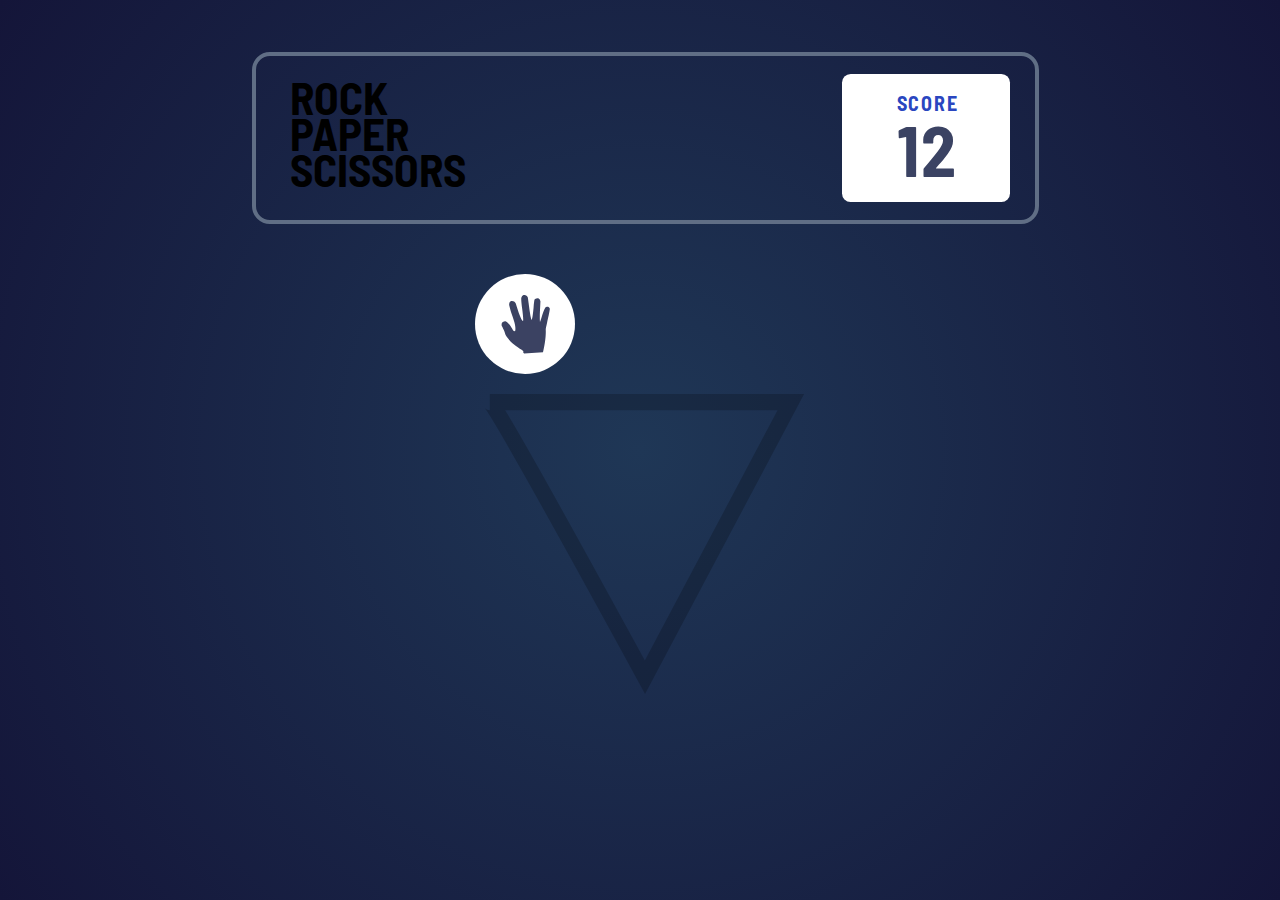
==== index.html @ 2b6ecbdf "score-board-completed" ====
<!DOCTYPE html>
<html lang="en">

<head>
    <meta charset="UTF-8">

    <!-- displays site properly based on user's device -->
    <meta name="viewport" content="width=device-width, initial-scale=1.0">

    <title>Frontend Mentor | Rock, Paper, Scissors, Lizard and Spock</title>

    <!-- Stylesheets -->
    <link rel="icon" type="image/png" sizes="32x32" href="./images/favicon-32x32.png">
    <link rel="stylesheet" href="css/main.css">

    <!-- Google Fonts -->
    <link rel="preconnect" href="https://fonts.gstatic.com">
    <link href="https://fonts.googleapis.com/css2?family=Barlow+Semi+Condensed:wght@600;700&display=swap"
        rel="stylesheet">

    <!-- Font-awesome -->
    <!-- <link href="https://kit-pro.fontawesome.com/releases/v5.12.1/css/pro.min.css" rel="stylesheet"> -->

</head>

<body>

    <div class="container">

        <!-- Scoreboard Section -->
        <div class="scoreboard">
            <ul class="scoreboard__list">
                <li class="scoreboard__list__items">Rock</li>
                <li class="scoreboard__list__items">Paper</li>
                <li class="scoreboard__list__items">Scissors</li>
            </ul>

            <div class="scoreboard__score-display">
                <h2 class="scoreboard__score-display__text">
                    Score
                    <span class="scoreboard__score-display__score" id="score">12</span>
                </h2>
            </div>
        </div>
        <!-- End of Scoreboard Section -->

        <!-- Main-Game Section -->
        <main class="main-game">
            <div class="main-game__container">
                <img src="./images/bg-triangle.svg" alt="Triangle" class="main-game__triangle">

                <div class="main-game__circle" id="paper">
                    <img src="./images/icon-paper.svg" alt="paper" class="paper-img">
                </div>
                <!-- <div class="main-game__circle" id="rock">
                <img src="./images/icon-rock.svg" alt="rock" class="rock-img">
            </div>
            <div class="main-game__circle" id="scissors">
                <img src="./images/icon-scissors.svg" alt="scissors" class="scissors-img">
            </div> -->
            </div>
        </main>
        <!-- End of Main-Game Section -->



    </div>
</body>

</html>
---- css/main.css ----
/* COLOR VARIABLES */
/*### Primary ####*/
/*### Neutral ###*/
/*### Background ###*/
/* FONT VARIABLES */
*,
*::after,
*::before {
  margin: 0;
  padding: 0;
  -webkit-box-sizing: inherit;
          box-sizing: inherit;
}

html {
  font-size: 62.5%;
}

body {
  -webkit-box-sizing: border-box;
          box-sizing: border-box;
  background-image: radial-gradient(circle, #1f3756, #141539);
  background-attachment: fixed;
  font-family: 'Barlow Semi Condensed', sans-serif;
}

body .container {
  margin: 0 auto;
  width: 100%;
  height: 100%;
  display: -webkit-box;
  display: -ms-flexbox;
  display: flex;
  -webkit-box-orient: vertical;
  -webkit-box-direction: normal;
      -ms-flex-direction: column;
          flex-direction: column;
  -webkit-box-align: center;
      -ms-flex-align: center;
          align-items: center;
}

.scoreboard {
  text-transform: uppercase;
  margin: 5.2rem 0 0 1rem;
  border-radius: 1.8rem;
  border: 0.4rem solid #606e85;
  width: 78.7rem;
  height: 17.2rem;
  padding: 0 2.5rem 0 3.4rem;
  display: -webkit-box;
  display: -ms-flexbox;
  display: flex;
  -webkit-box-orient: horizontal;
  -webkit-box-direction: normal;
      -ms-flex-direction: row;
          flex-direction: row;
  -webkit-box-pack: justify;
      -ms-flex-pack: justify;
          justify-content: space-between;
  -webkit-box-align: center;
      -ms-flex-align: center;
          align-items: center;
}

.scoreboard__list {
  margin-top: -1rem;
  display: -webkit-box;
  display: -ms-flexbox;
  display: flex;
  -webkit-box-orient: vertical;
  -webkit-box-direction: normal;
      -ms-flex-direction: column;
          flex-direction: column;
  list-style: none;
}

.scoreboard__list__items {
  font-weight: 700;
  font-size: 4.5rem;
  line-height: 3.6rem;
}

.scoreboard__score-display {
  background-color: #fff;
  width: 16.8rem;
  height: 12.8rem;
  border-radius: .86rem;
  display: -webkit-box;
  display: -ms-flexbox;
  display: flex;
  -webkit-box-pack: center;
      -ms-flex-pack: center;
          justify-content: center;
  padding: 1.7rem 0 0 .4rem;
}

.scoreboard__score-display__text {
  letter-spacing: .17rem;
  font-size: 2rem;
  text-align: center;
  color: #2a46c0;
}

.scoreboard__score-display__text span {
  display: block;
  font-size: 7rem;
  color: #3b4363;
  margin-top: -.8rem;
}

.main-game {
  padding: 5rem 0 0 0;
}

.main-game__container {
  position: relative;
}

.main-game__triangle {
  width: 32rem;
  height: 30rem;
  margin: 12rem 0 0 1rem;
}

.main-game__circle {
  position: absolute;
  top: 0%;
  left: 0%;
  width: 10rem;
  height: 10rem;
  border-radius: 50%;
  background: #fff;
  display: -webkit-box;
  display: -ms-flexbox;
  display: flex;
  -webkit-box-pack: center;
      -ms-flex-pack: center;
          justify-content: center;
  -webkit-box-align: center;
      -ms-flex-align: center;
          align-items: center;
}
/*# sourceMappingURL=main.css.map */
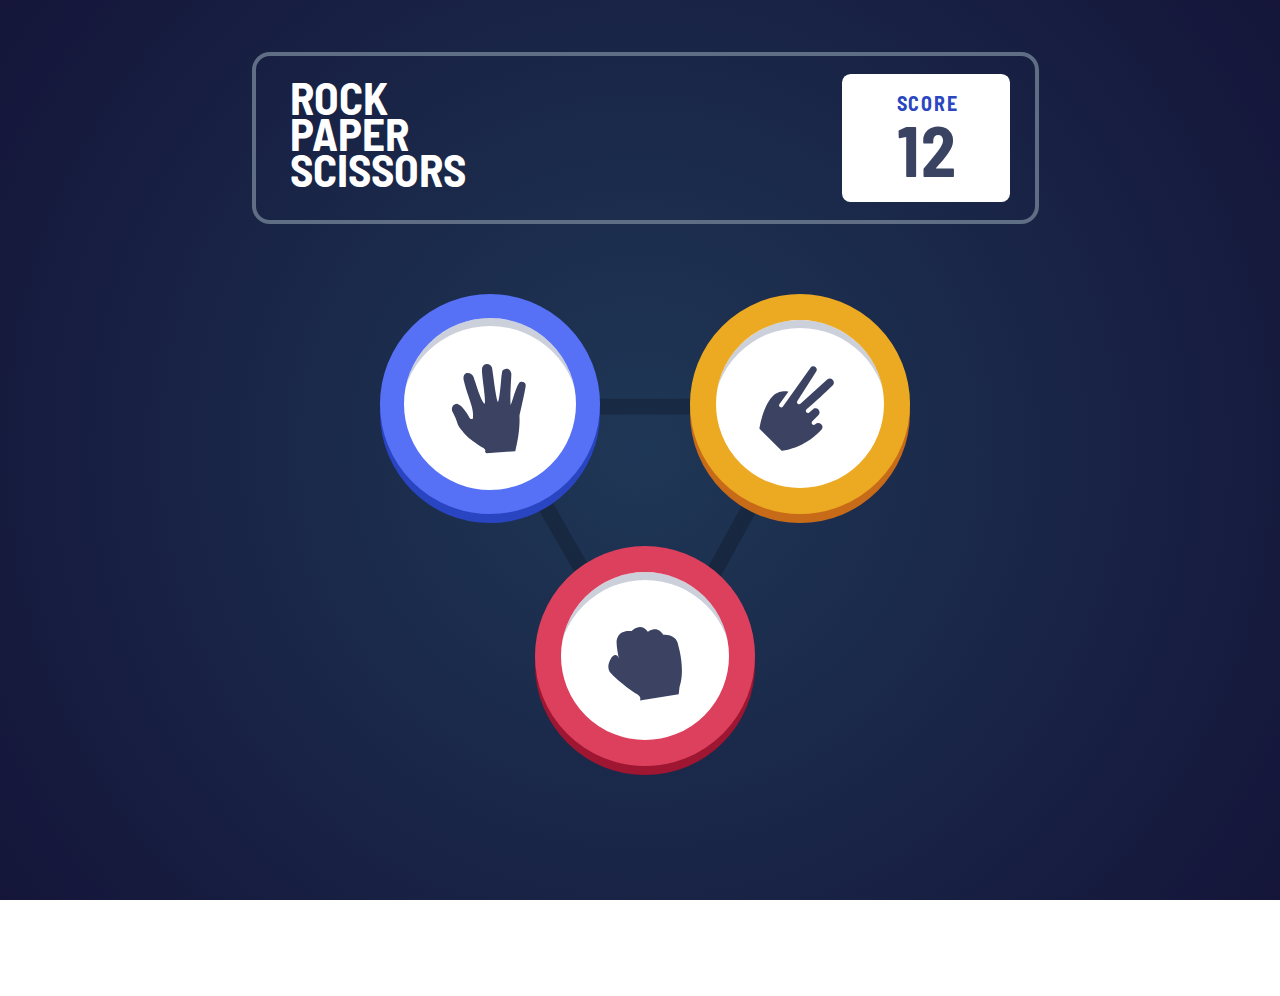
==== commit a58ed938: "completed-main-game-markup and style" ====
--- a/index.html
+++ b/index.html
@@ -47,17 +47,20 @@
         <!-- Main-Game Section -->
         <main class="main-game">
             <div class="main-game__container">
-                <img src="./images/bg-triangle.svg" alt="Triangle" class="main-game__triangle">
+                <img src="./images/bg-triangle.svg" alt="triangle" class="main-game__triangle">
 
-                <div class="main-game__circle" id="paper">
-                    <img src="./images/icon-paper.svg" alt="paper" class="paper-img">
+                <div class="main-game__circle-paper" id="paper">
+                    <img src="./images/icon-paper.svg" alt="paper" class="main-game__circle-paper__paper-img">
                 </div>
-                <!-- <div class="main-game__circle" id="rock">
-                <img src="./images/icon-rock.svg" alt="rock" class="rock-img">
-            </div>
-            <div class="main-game__circle" id="scissors">
-                <img src="./images/icon-scissors.svg" alt="scissors" class="scissors-img">
-            </div> -->
+
+                <div class="main-game__circle-scissors" id="scissors">
+                    <img src="./images/icon-scissors.svg" alt="scissors"
+                        class="main-game__circle-scissors__scissors-img">
+                </div>
+
+                <div class="main-game__circle-rock" id="rock">
+                    <img src="./images/icon-rock.svg" alt="rock" class="main-game__circle-rock__rock-img">
+                </div>
             </div>
         </main>
         <!-- End of Main-Game Section -->
--- a/css/main.css
+++ b/css/main.css
@@ -3,6 +3,96 @@
 /*### Neutral ###*/
 /*### Background ###*/
 /* FONT VARIABLES */
+/* Intial animation for the Circle */
+@-webkit-keyframes init-circle-paper {
+  0% {
+    -webkit-transform: translate(16rem, 115px) scale(0.1) rotate(360deg);
+            transform: translate(16rem, 115px) scale(0.1) rotate(360deg);
+  }
+  100% {
+    -webkit-transform: translate() scale(1);
+            transform: translate() scale(1);
+  }
+}
+@keyframes init-circle-paper {
+  0% {
+    -webkit-transform: translate(16rem, 115px) scale(0.1) rotate(360deg);
+            transform: translate(16rem, 115px) scale(0.1) rotate(360deg);
+  }
+  100% {
+    -webkit-transform: translate() scale(1);
+            transform: translate() scale(1);
+  }
+}
+
+@-webkit-keyframes init-circle-scissors {
+  0% {
+    -webkit-transform: translate(-16rem, 115px) scale(0.1) rotate(360deg);
+            transform: translate(-16rem, 115px) scale(0.1) rotate(360deg);
+  }
+  100% {
+    -webkit-transform: translate() scale(1);
+            transform: translate() scale(1);
+  }
+}
+
+@keyframes init-circle-scissors {
+  0% {
+    -webkit-transform: translate(-16rem, 115px) scale(0.1) rotate(360deg);
+            transform: translate(-16rem, 115px) scale(0.1) rotate(360deg);
+  }
+  100% {
+    -webkit-transform: translate() scale(1);
+            transform: translate() scale(1);
+  }
+}
+
+@-webkit-keyframes init-circle-rock {
+  0% {
+    -webkit-transform: translateY(-145px) scale(0.1) rotate(360deg);
+            transform: translateY(-145px) scale(0.1) rotate(360deg);
+  }
+  100% {
+    -webkit-transform: translate() scale(1);
+            transform: translate() scale(1);
+  }
+}
+
+@keyframes init-circle-rock {
+  0% {
+    -webkit-transform: translateY(-145px) scale(0.1) rotate(360deg);
+            transform: translateY(-145px) scale(0.1) rotate(360deg);
+  }
+  100% {
+    -webkit-transform: translate() scale(1);
+            transform: translate() scale(1);
+  }
+}
+
+/* End of Intial animation for the Circle */
+/* Image animation for the Circle */
+@-webkit-keyframes img-animation {
+  0% {
+    -webkit-transform: rotate(20deg);
+            transform: rotate(20deg);
+  }
+  100% {
+    -webkit-transform: rotate(-20deg);
+            transform: rotate(-20deg);
+  }
+}
+@keyframes img-animation {
+  0% {
+    -webkit-transform: rotate(20deg);
+            transform: rotate(20deg);
+  }
+  100% {
+    -webkit-transform: rotate(-20deg);
+            transform: rotate(-20deg);
+  }
+}
+
+/* End of Image animation for the Circle */
 *,
 *::after,
 *::before {
@@ -77,6 +167,7 @@
 }
 
 .scoreboard__list__items {
+  color: #fff;
   font-weight: 700;
   font-size: 4.5rem;
   line-height: 3.6rem;
@@ -111,7 +202,7 @@
 }
 
 .main-game {
-  padding: 5rem 0 0 0;
+  padding: 5rem 0 30rem 0;
 }
 
 .main-game__container {
@@ -124,12 +215,10 @@
   margin: 12rem 0 0 1rem;
 }
 
-.main-game__circle {
+.main-game__circle-paper {
   position: absolute;
-  top: 0%;
-  left: 0%;
-  width: 10rem;
-  height: 10rem;
+  width: 22rem;
+  height: 22rem;
   border-radius: 50%;
   background: #fff;
   display: -webkit-box;
@@ -141,5 +230,116 @@
   -webkit-box-align: center;
       -ms-flex-align: center;
           align-items: center;
+  cursor: pointer;
+  top: 2rem;
+  left: -9.5rem;
+  border: 2.4rem solid #5671f5;
+  -webkit-box-shadow: 0px 11px 0px -3px #CCD0DB inset, 0 9px 0 0 #2945C1;
+          box-shadow: 0px 11px 0px -3px #CCD0DB inset, 0 9px 0 0 #2945C1;
+  -webkit-animation: init-circle-paper .6s;
+          animation: init-circle-paper .6s;
+}
+
+.main-game__circle-paper:active {
+  -webkit-transform: scale(0.9);
+          transform: scale(0.9);
+}
+
+.main-game__circle-paper__paper-img {
+  margin: 1rem .4rem 0 0;
+  width: 7.5rem;
+  -webkit-transition: all .5s;
+  transition: all .5s;
+}
+
+.main-game__circle-paper:hover .main-game__circle-paper__paper-img {
+  -webkit-animation: img-animation 1s alternate infinite;
+          animation: img-animation 1s alternate infinite;
+}
+
+.main-game__circle-scissors {
+  top: 2rem;
+  right: -10.5rem;
+  position: absolute;
+  width: 22rem;
+  height: 22rem;
+  border-radius: 50%;
+  background: #fff;
+  display: -webkit-box;
+  display: -ms-flexbox;
+  display: flex;
+  -webkit-box-pack: center;
+      -ms-flex-pack: center;
+          justify-content: center;
+  -webkit-box-align: center;
+      -ms-flex-align: center;
+          align-items: center;
+  cursor: pointer;
+  border: 2.6rem solid #eca922;
+  -webkit-box-shadow: 0px 11px 0px -3px #CCD0DB inset, 0 9px 0 0 #C76B19;
+          box-shadow: 0px 11px 0px -3px #CCD0DB inset, 0 9px 0 0 #C76B19;
+  -webkit-animation: init-circle-scissors .6s;
+          animation: init-circle-scissors .6s;
+}
+
+.main-game__circle-scissors:active {
+  -webkit-transform: scale(0.9);
+          transform: scale(0.9);
+}
+
+.main-game__circle-scissors__scissors-img {
+  margin: 1rem .7rem 0 0 !important;
+  margin: 1rem .4rem 0 0;
+  width: 7.5rem;
+  -webkit-transition: all .5s;
+  transition: all .5s;
+}
+
+.main-game__circle-scissors:hover .main-game__circle-scissors__scissors-img {
+  -webkit-animation: img-animation 1s alternate infinite;
+          animation: img-animation 1s alternate infinite;
+}
+
+.main-game__circle-rock {
+  bottom: -7rem;
+  right: 5rem;
+  position: absolute;
+  width: 22rem;
+  height: 22rem;
+  border-radius: 50%;
+  background: #fff;
+  display: -webkit-box;
+  display: -ms-flexbox;
+  display: flex;
+  -webkit-box-pack: center;
+      -ms-flex-pack: center;
+          justify-content: center;
+  -webkit-box-align: center;
+      -ms-flex-align: center;
+          align-items: center;
+  cursor: pointer;
+  border: 2.6rem solid #dd405d;
+  -webkit-box-shadow: 0px 11px 0px -3px #CCD0DB inset, 0 9px 0 0 #9E1631;
+          box-shadow: 0px 11px 0px -3px #CCD0DB inset, 0 9px 0 0 #9E1631;
+  -webkit-animation: init-circle-rock .6s;
+          animation: init-circle-rock .6s;
+}
+
+.main-game__circle-rock:active {
+  -webkit-transform: scale(0.9);
+          transform: scale(0.9);
+}
+
+.main-game__circle-rock__rock-img {
+  margin: 1.6rem 0rem 0 0 !important;
+  margin: 1rem .4rem 0 0;
+  width: 7.5rem;
+  -webkit-transition: all .5s;
+  transition: all .5s;
+}
+
+.main-game__circle-rock:hover .main-game__circle-rock__rock-img {
+  -webkit-animation: img-animation 1s alternate infinite;
+          animation: img-animation 1s alternate infinite;
 }
 /*# sourceMappingURL=main.css.map */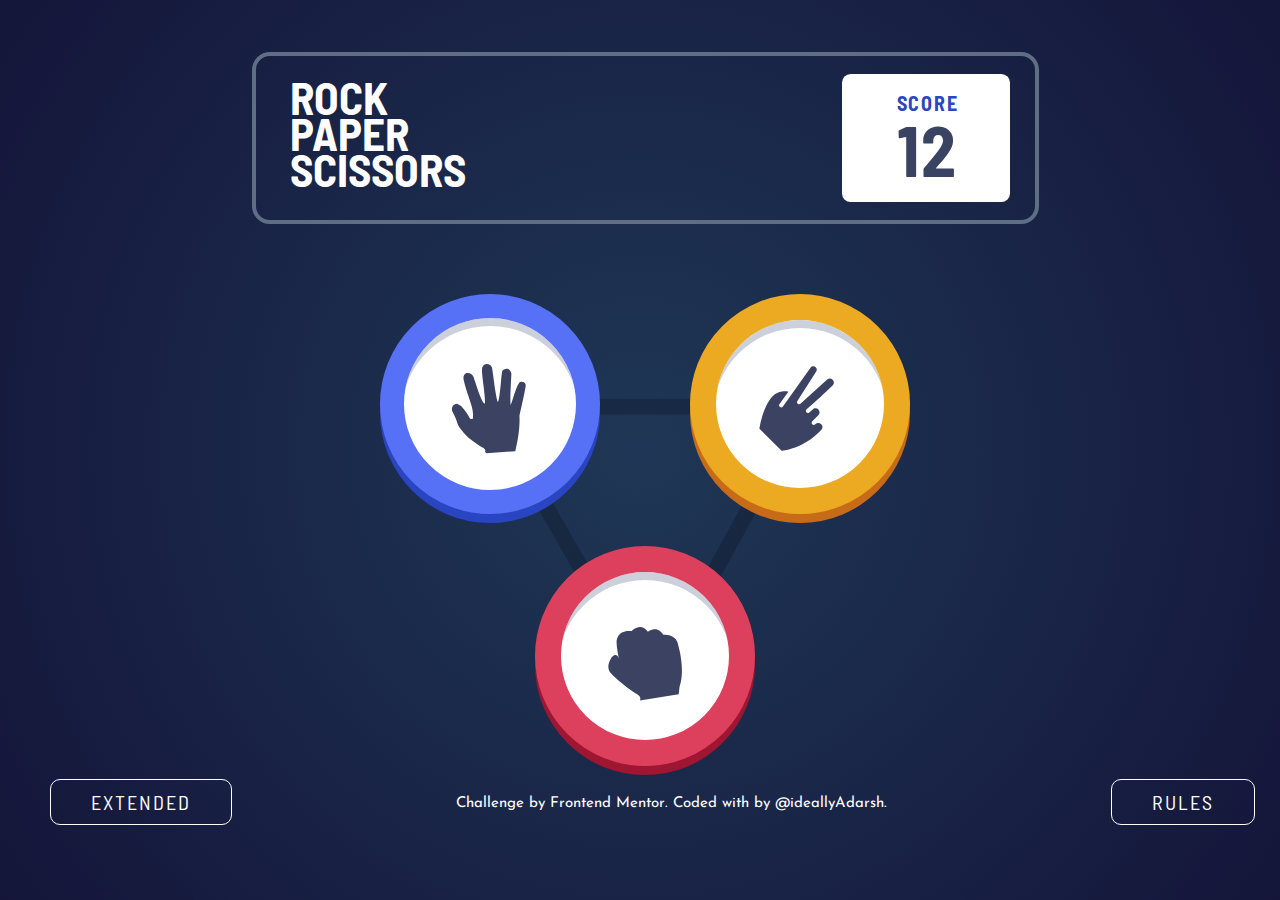
==== commit 7c173ca7: "completed-static-markup and styles" ====
--- a/index.html
+++ b/index.html
@@ -15,11 +15,12 @@
 
     <!-- Google Fonts -->
     <link rel="preconnect" href="https://fonts.gstatic.com">
-    <link href="https://fonts.googleapis.com/css2?family=Barlow+Semi+Condensed:wght@600;700&display=swap"
+    <link
+        href="https://fonts.googleapis.com/css2?family=Barlow+Semi+Condensed:wght@600;700&family=Josefin+Sans:wght@500;600;700&display=swap"
         rel="stylesheet">
 
     <!-- Font-awesome -->
-    <!-- <link href="https://kit-pro.fontawesome.com/releases/v5.12.1/css/pro.min.css" rel="stylesheet"> -->
+    <link href="https://kit-pro.fontawesome.com/releases/v5.12.1/css/pro.min.css" rel="stylesheet">
 
 </head>
 
@@ -65,6 +66,25 @@
         </main>
         <!-- End of Main-Game Section -->
 
+        <!-- Final Section -->
+
+        <section class="final">
+            <div class="btn-final bonus" id="bonus">
+                Extended
+            </div>
+
+            <div class="attribution">
+                Challenge by <a href="https://www.frontendmentor.io?ref=challenge" target="_blank">Frontend Mentor</a>.
+                Coded with <i class="fad fa-heart heart-footer"></i> by <a href="https://www.twitter.com/ideallyAdarsh"
+                    target="_blank">@ideallyAdarsh</a>.
+            </div>
+
+            <div class="btn-final rules" id="rules">
+                Rules
+            </div>
+        </section>
+
+        <!--End of Final Section -->
 
 
     </div>
--- a/css/main.css
+++ b/css/main.css
@@ -2,7 +2,7 @@
 /*### Primary ####*/
 /*### Neutral ###*/
 /*### Background ###*/
-/* FONT VARIABLES */
+/* Neon text color */
 /* Intial animation for the Circle */
 @-webkit-keyframes init-circle-paper {
   0% {
@@ -93,6 +93,29 @@
 }
 
 /* End of Image animation for the Circle */
+/* pulse-animation */
+@-webkit-keyframes super-pulse {
+  25% {
+    -webkit-transform: scale(1.2);
+            transform: scale(1.2);
+  }
+  75% {
+    -webkit-transform: scale(0.8);
+            transform: scale(0.8);
+  }
+}
+@keyframes super-pulse {
+  25% {
+    -webkit-transform: scale(1.2);
+            transform: scale(1.2);
+  }
+  75% {
+    -webkit-transform: scale(0.8);
+            transform: scale(0.8);
+  }
+}
+
+/* end of pulse-animation */
 *,
 *::after,
 *::before {
@@ -129,6 +152,267 @@
   -webkit-box-align: center;
       -ms-flex-align: center;
           align-items: center;
+  text-decoration: none;
+}
+
+.final {
+  width: 100%;
+  padding: 3.3rem 2.5rem 3.5rem 5rem;
+  display: -webkit-box;
+  display: -ms-flexbox;
+  display: flex;
+  -webkit-box-pack: justify;
+      -ms-flex-pack: justify;
+          justify-content: space-between;
+  -webkit-box-align: center;
+      -ms-flex-align: center;
+          align-items: center;
+  color: #fff;
+}
+
+.btn-final {
+  cursor: pointer;
+  text-transform: uppercase;
+  font-size: 2rem;
+  padding: 1rem 4rem;
+  letter-spacing: .2rem;
+  border-radius: 1rem;
+  border: 0.3px solid #fff;
+  position: relative;
+  -webkit-transition: all .3s;
+  transition: all .3s;
+}
+
+.btn-final:hover {
+  color: #1f3756;
+}
+
+.btn-final:active {
+  -webkit-transform: scale(0.9);
+          transform: scale(0.9);
+}
+
+.btn-final::after {
+  position: absolute;
+  content: '';
+  width: 100%;
+  height: 100%;
+  border-radius: 1rem;
+  top: 0;
+  left: 0;
+  -webkit-transform: scale(0);
+          transform: scale(0);
+  -webkit-transform-origin: top;
+          transform-origin: top;
+  background: #fff;
+  z-index: 1;
+  -webkit-transition: all ease-in .3s;
+  transition: all ease-in .3s;
+}
+
+.btn-final:hover::after {
+  -webkit-transform-origin: bottom;
+          transform-origin: bottom;
+  -webkit-transform: scale(1);
+          transform: scale(1);
+  z-index: -1;
+}
+
+.attribution {
+  font-family: 'Josefin Sans',+ sans-serif;
+  font-size: 1.5rem;
+}
+
+.attribution a {
+  color: #fff;
+  text-decoration: none;
+  position: relative;
+  z-index: 1;
+}
+
+.attribution a::after {
+  padding: 1rem;
+  position: absolute;
+  content: '';
+  bottom: 0;
+  left: 0;
+  background: #fff;
+  height: 100%;
+  width: 100%;
+  -webkit-transform: scaleX(0);
+          transform: scaleX(0);
+  -webkit-transform-origin: center;
+          transform-origin: center;
+  -webkit-transition: all .3s ease-in;
+  transition: all .3s ease-in;
+  z-index: -1;
+}
+
+.attribution a:hover {
+  color: #1f3756;
+}
+
+.attribution a:hover::after {
+  -webkit-transform: scaleX(1);
+          transform: scaleX(1);
+  -webkit-transform-origin: center;
+          transform-origin: center;
+}
+
+.heart-footer {
+  font-size: 2rem;
+  color: #dd405d;
+  -webkit-animation: super-pulse infinite .8s;
+          animation: super-pulse infinite .8s;
+}
+
+.main-game {
+  padding: 5rem 0;
+}
+
+.main-game__container {
+  position: relative;
+}
+
+.main-game__triangle {
+  width: 32rem;
+  height: 30rem;
+  margin: 12rem 0 0 1rem;
+}
+
+.main-game__circle-paper {
+  position: absolute;
+  width: 22rem;
+  height: 22rem;
+  border-radius: 50%;
+  background: #fff;
+  display: -webkit-box;
+  display: -ms-flexbox;
+  display: flex;
+  -webkit-box-pack: center;
+      -ms-flex-pack: center;
+          justify-content: center;
+  -webkit-box-align: center;
+      -ms-flex-align: center;
+          align-items: center;
+  cursor: pointer;
+  -webkit-transition: all .2s;
+  transition: all .2s;
+  top: 2rem;
+  left: -9.5rem;
+  border: 2.4rem solid #5671f5;
+  -webkit-box-shadow: 0px 11px 0px -3px #CCD0DB inset, 0 9px 0 0 #2945C1;
+          box-shadow: 0px 11px 0px -3px #CCD0DB inset, 0 9px 0 0 #2945C1;
+  -webkit-animation: init-circle-paper .6s;
+          animation: init-circle-paper .6s;
+}
+
+.main-game__circle-paper:active {
+  -webkit-transform: scale(0.9);
+          transform: scale(0.9);
+}
+
+.main-game__circle-paper__paper-img {
+  margin: 1rem .4rem 0 0;
+  width: 7.5rem;
+  -webkit-transition: all .5s;
+  transition: all .5s;
+}
+
+.main-game__circle-paper:hover .main-game__circle-paper__paper-img {
+  -webkit-animation: img-animation 1s alternate infinite;
+          animation: img-animation 1s alternate infinite;
+}
+
+.main-game__circle-scissors {
+  top: 2rem;
+  right: -10.5rem;
+  position: absolute;
+  width: 22rem;
+  height: 22rem;
+  border-radius: 50%;
+  background: #fff;
+  display: -webkit-box;
+  display: -ms-flexbox;
+  display: flex;
+  -webkit-box-pack: center;
+      -ms-flex-pack: center;
+          justify-content: center;
+  -webkit-box-align: center;
+      -ms-flex-align: center;
+          align-items: center;
+  cursor: pointer;
+  -webkit-transition: all .2s;
+  transition: all .2s;
+  border: 2.6rem solid #eca922;
+  -webkit-box-shadow: 0px 11px 0px -3px #CCD0DB inset, 0 9px 0 0 #C76B19;
+          box-shadow: 0px 11px 0px -3px #CCD0DB inset, 0 9px 0 0 #C76B19;
+  -webkit-animation: init-circle-scissors .6s;
+          animation: init-circle-scissors .6s;
+}
+
+.main-game__circle-scissors:active {
+  -webkit-transform: scale(0.9);
+          transform: scale(0.9);
+}
+
+.main-game__circle-scissors__scissors-img {
+  margin: 1rem .7rem 0 0 !important;
+  margin: 1rem .4rem 0 0;
+  width: 7.5rem;
+  -webkit-transition: all .5s;
+  transition: all .5s;
+}
+
+.main-game__circle-scissors:hover .main-game__circle-scissors__scissors-img {
+  -webkit-animation: img-animation 1s alternate infinite;
+          animation: img-animation 1s alternate infinite;
+}
+
+.main-game__circle-rock {
+  bottom: -7rem;
+  right: 5rem;
+  position: absolute;
+  width: 22rem;
+  height: 22rem;
+  border-radius: 50%;
+  background: #fff;
+  display: -webkit-box;
+  display: -ms-flexbox;
+  display: flex;
+  -webkit-box-pack: center;
+      -ms-flex-pack: center;
+          justify-content: center;
+  -webkit-box-align: center;
+      -ms-flex-align: center;
+          align-items: center;
+  cursor: pointer;
+  -webkit-transition: all .2s;
+  transition: all .2s;
+  border: 2.6rem solid #dd405d;
+  -webkit-box-shadow: 0px 11px 0px -3px #CCD0DB inset, 0 9px 0 0 #9E1631;
+          box-shadow: 0px 11px 0px -3px #CCD0DB inset, 0 9px 0 0 #9E1631;
+  -webkit-animation: init-circle-rock .6s;
+          animation: init-circle-rock .6s;
+}
+
+.main-game__circle-rock:active {
+  -webkit-transform: scale(0.9);
+          transform: scale(0.9);
+}
+
+.main-game__circle-rock__rock-img {
+  margin: 1.6rem 0rem 0 0 !important;
+  margin: 1rem .4rem 0 0;
+  width: 7.5rem;
+  -webkit-transition: all .5s;
+  transition: all .5s;
+}
+
+.main-game__circle-rock:hover .main-game__circle-rock__rock-img {
+  -webkit-animation: img-animation 1s alternate infinite;
+          animation: img-animation 1s alternate infinite;
 }
 
 .scoreboard {
@@ -171,6 +455,8 @@
   font-weight: 700;
   font-size: 4.5rem;
   line-height: 3.6rem;
+  -webkit-animation: neon-text .08s ease-in-out infinite alternate;
+          animation: neon-text .08s ease-in-out infinite alternate;
 }
 
 .scoreboard__score-display {
@@ -185,6 +471,8 @@
       -ms-flex-pack: center;
           justify-content: center;
   padding: 1.7rem 0 0 .4rem;
+  -webkit-animation: neon-box .08s ease-in-out infinite alternate;
+          animation: neon-box .08s ease-in-out infinite alternate;
 }
 
 .scoreboard__score-display__text {
@@ -200,146 +488,4 @@
   color: #3b4363;
   margin-top: -.8rem;
 }
-
-.main-game {
-  padding: 5rem 0 30rem 0;
-}
-
-.main-game__container {
-  position: relative;
-}
-
-.main-game__triangle {
-  width: 32rem;
-  height: 30rem;
-  margin: 12rem 0 0 1rem;
-}
-
-.main-game__circle-paper {
-  position: absolute;
-  width: 22rem;
-  height: 22rem;
-  border-radius: 50%;
-  background: #fff;
-  display: -webkit-box;
-  display: -ms-flexbox;
-  display: flex;
-  -webkit-box-pack: center;
-      -ms-flex-pack: center;
-          justify-content: center;
-  -webkit-box-align: center;
-      -ms-flex-align: center;
-          align-items: center;
-  cursor: pointer;
-  top: 2rem;
-  left: -9.5rem;
-  border: 2.4rem solid #5671f5;
-  -webkit-box-shadow: 0px 11px 0px -3px #CCD0DB inset, 0 9px 0 0 #2945C1;
-          box-shadow: 0px 11px 0px -3px #CCD0DB inset, 0 9px 0 0 #2945C1;
-  -webkit-animation: init-circle-paper .6s;
-          animation: init-circle-paper .6s;
-}
-
-.main-game__circle-paper:active {
-  -webkit-transform: scale(0.9);
-          transform: scale(0.9);
-}
-
-.main-game__circle-paper__paper-img {
-  margin: 1rem .4rem 0 0;
-  width: 7.5rem;
-  -webkit-transition: all .5s;
-  transition: all .5s;
-}
-
-.main-game__circle-paper:hover .main-game__circle-paper__paper-img {
-  -webkit-animation: img-animation 1s alternate infinite;
-          animation: img-animation 1s alternate infinite;
-}
-
-.main-game__circle-scissors {
-  top: 2rem;
-  right: -10.5rem;
-  position: absolute;
-  width: 22rem;
-  height: 22rem;
-  border-radius: 50%;
-  background: #fff;
-  display: -webkit-box;
-  display: -ms-flexbox;
-  display: flex;
-  -webkit-box-pack: center;
-      -ms-flex-pack: center;
-          justify-content: center;
-  -webkit-box-align: center;
-      -ms-flex-align: center;
-          align-items: center;
-  cursor: pointer;
-  border: 2.6rem solid #eca922;
-  -webkit-box-shadow: 0px 11px 0px -3px #CCD0DB inset, 0 9px 0 0 #C76B19;
-          box-shadow: 0px 11px 0px -3px #CCD0DB inset, 0 9px 0 0 #C76B19;
-  -webkit-animation: init-circle-scissors .6s;
-          animation: init-circle-scissors .6s;
-}
-
-.main-game__circle-scissors:active {
-  -webkit-transform: scale(0.9);
-          transform: scale(0.9);
-}
-
-.main-game__circle-scissors__scissors-img {
-  margin: 1rem .7rem 0 0 !important;
-  margin: 1rem .4rem 0 0;
-  width: 7.5rem;
-  -webkit-transition: all .5s;
-  transition: all .5s;
-}
-
-.main-game__circle-scissors:hover .main-game__circle-scissors__scissors-img {
-  -webkit-animation: img-animation 1s alternate infinite;
-          animation: img-animation 1s alternate infinite;
-}
-
-.main-game__circle-rock {
-  bottom: -7rem;
-  right: 5rem;
-  position: absolute;
-  width: 22rem;
-  height: 22rem;
-  border-radius: 50%;
-  background: #fff;
-  display: -webkit-box;
-  display: -ms-flexbox;
-  display: flex;
-  -webkit-box-pack: center;
-      -ms-flex-pack: center;
-          justify-content: center;
-  -webkit-box-align: center;
-      -ms-flex-align: center;
-          align-items: center;
-  cursor: pointer;
-  border: 2.6rem solid #dd405d;
-  -webkit-box-shadow: 0px 11px 0px -3px #CCD0DB inset, 0 9px 0 0 #9E1631;
-          box-shadow: 0px 11px 0px -3px #CCD0DB inset, 0 9px 0 0 #9E1631;
-  -webkit-animation: init-circle-rock .6s;
-          animation: init-circle-rock .6s;
-}
-
-.main-game__circle-rock:active {
-  -webkit-transform: scale(0.9);
-          transform: scale(0.9);
-}
-
-.main-game__circle-rock__rock-img {
-  margin: 1.6rem 0rem 0 0 !important;
-  margin: 1rem .4rem 0 0;
-  width: 7.5rem;
-  -webkit-transition: all .5s;
-  transition: all .5s;
-}
-
-.main-game__circle-rock:hover .main-game__circle-rock__rock-img {
-  -webkit-animation: img-animation 1s alternate infinite;
-          animation: img-animation 1s alternate infinite;
-}
 /*# sourceMappingURL=main.css.map */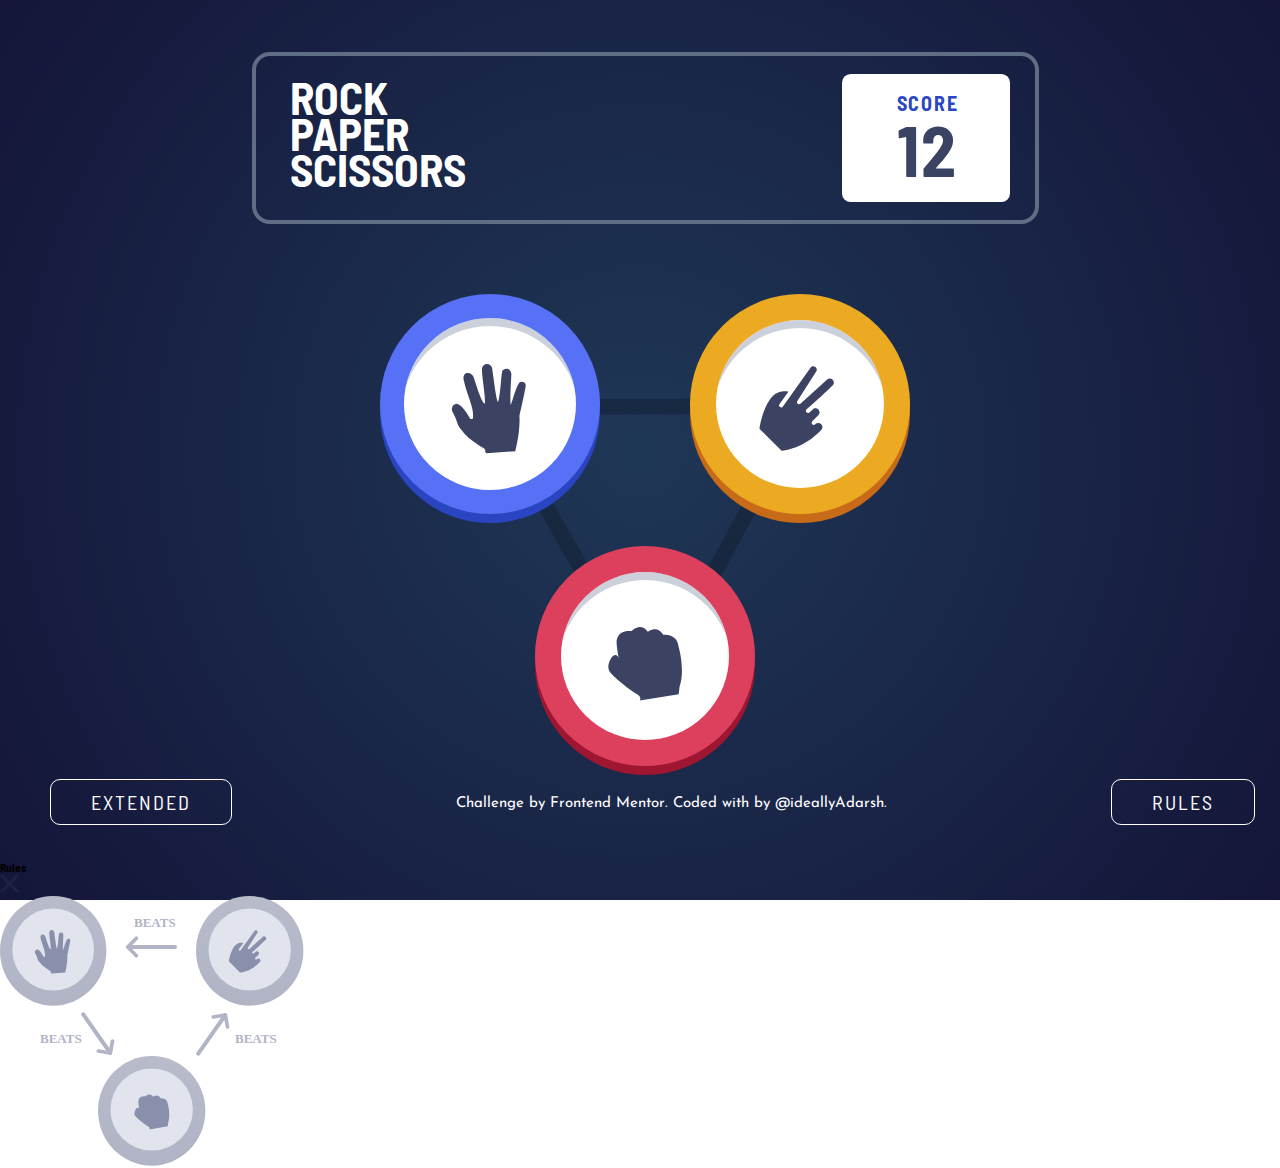
==== commit c6f3eff0: "completed-modal-markup" ====
--- a/index.html
+++ b/index.html
@@ -67,7 +67,6 @@
         <!-- End of Main-Game Section -->
 
         <!-- Final Section -->
-
         <section class="final">
             <div class="btn-final bonus" id="bonus">
                 Extended
@@ -83,11 +82,25 @@
                 Rules
             </div>
         </section>
+        <!--End of Final Section -->
+    </div>
 
-        <!--End of Final Section -->
+    <!-- Modal -->
+    <div class="modal-overlay">
+        <div class="modal-container">
+            <div class="modal-top">
+                <h3>Rules</h3>
+                <img src="./images/icon-close.svg" alt="close modal" class="close-btn">
+            </div>
+            <img src="./images/image-rules.svg" alt="Rules" class="img-rules">
+        </div>
+    </div>
+    <!-- End of Modal -->
 
 
-    </div>
+    <!-- Scripts -->
+
+    <script src="scripts/index.js"></script>
 </body>
 
 </html>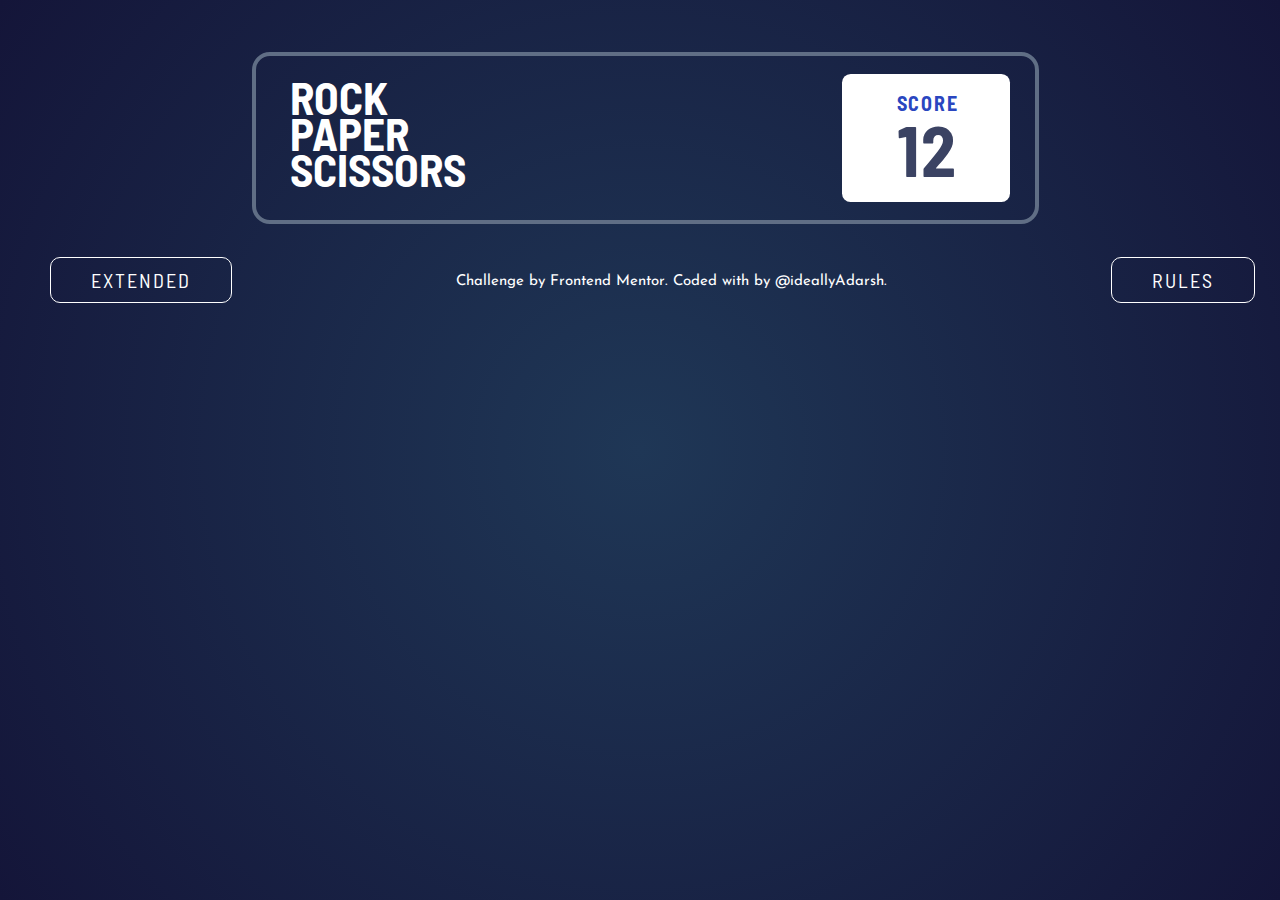
==== commit a2cef461: "completed main game part" ====
--- a/index.html
+++ b/index.html
@@ -41,30 +41,39 @@
                     Score
                     <span class="scoreboard__score-display__score" id="score">12</span>
                 </h2>
+                <h3 class="winner"></h3>
             </div>
         </div>
         <!-- End of Scoreboard Section -->
 
         <!-- Main-Game Section -->
         <main class="main-game">
-            <div class="main-game__container">
+            <div class="main-game__container" id="main">
                 <img src="./images/bg-triangle.svg" alt="triangle" class="main-game__triangle">
 
-                <div class="main-game__circle-paper" id="paper">
-                    <img src="./images/icon-paper.svg" alt="paper" class="main-game__circle-paper__paper-img">
+                <div class="main-game__circle-paper circle" id="paper">
+                    <!-- <img src="./images/icon-paper.svg" alt="paper" class="main-game__circle-paper__paper-img"> -->
                 </div>
 
-                <div class="main-game__circle-scissors" id="scissors">
-                    <img src="./images/icon-scissors.svg" alt="scissors"
-                        class="main-game__circle-scissors__scissors-img">
+                <div class="main-game__circle-scissors circle" id="scissors">
+                    <!-- <img src="./images/icon-scissors.svg" alt="scissors" -->
+                        <!-- class="main-game__circle-scissors__scissors-img"> -->
                 </div>
 
-                <div class="main-game__circle-rock" id="rock">
-                    <img src="./images/icon-rock.svg" alt="rock" class="main-game__circle-rock__rock-img">
+                <div class="main-game__circle-rock circle" id="rock">
+                    <!-- <img src="./images/icon-rock.svg" alt="rock" class="main-game__circle-rock__rock-img"> -->
                 </div>
             </div>
         </main>
         <!-- End of Main-Game Section -->
+
+        <!-- Result Section -->
+        <main class="result">
+            <div class="result__container" id="result">
+
+            </div>
+        </main>
+        <!-- End of Result Section -->
 
         <!-- Final Section -->
         <section class="final">
--- a/css/main.css
+++ b/css/main.css
@@ -70,29 +70,6 @@
 }
 
 /* End of Intial animation for the Circle */
-/* Image animation for the Circle */
-@-webkit-keyframes img-animation {
-  0% {
-    -webkit-transform: rotate(20deg);
-            transform: rotate(20deg);
-  }
-  100% {
-    -webkit-transform: rotate(-20deg);
-            transform: rotate(-20deg);
-  }
-}
-@keyframes img-animation {
-  0% {
-    -webkit-transform: rotate(20deg);
-            transform: rotate(20deg);
-  }
-  100% {
-    -webkit-transform: rotate(-20deg);
-            transform: rotate(-20deg);
-  }
-}
-
-/* End of Image animation for the Circle */
 /* pulse-animation */
 @-webkit-keyframes super-pulse {
   25% {
@@ -153,6 +130,11 @@
       -ms-flex-align: center;
           align-items: center;
   text-decoration: none;
+}
+
+body .container-blur {
+  -webkit-filter: blur(5px);
+          filter: blur(5px);
 }
 
 .final {
@@ -268,7 +250,10 @@
 }
 
 .main-game {
+  display: none;
   padding: 5rem 0;
+  -webkit-transition: all .5s .5s;
+  transition: all .5s .5s;
 }
 
 .main-game__container {
@@ -286,7 +271,6 @@
   width: 22rem;
   height: 22rem;
   border-radius: 50%;
-  background: #fff;
   display: -webkit-box;
   display: -ms-flexbox;
   display: flex;
@@ -304,25 +288,15 @@
   border: 2.4rem solid #5671f5;
   -webkit-box-shadow: 0px 11px 0px -3px #CCD0DB inset, 0 9px 0 0 #2945C1;
           box-shadow: 0px 11px 0px -3px #CCD0DB inset, 0 9px 0 0 #2945C1;
-  -webkit-animation: init-circle-paper .6s;
-          animation: init-circle-paper .6s;
+  background: #fff url("../images/icon-paper.svg") no-repeat center;
+  background-size: 7.5rem;
+  -webkit-animation: init-circle-paper .8s;
+          animation: init-circle-paper .8s;
 }
 
 .main-game__circle-paper:active {
   -webkit-transform: scale(0.9);
           transform: scale(0.9);
-}
-
-.main-game__circle-paper__paper-img {
-  margin: 1rem .4rem 0 0;
-  width: 7.5rem;
-  -webkit-transition: all .5s;
-  transition: all .5s;
-}
-
-.main-game__circle-paper:hover .main-game__circle-paper__paper-img {
-  -webkit-animation: img-animation 1s alternate infinite;
-          animation: img-animation 1s alternate infinite;
 }
 
 .main-game__circle-scissors {
@@ -332,7 +306,6 @@
   width: 22rem;
   height: 22rem;
   border-radius: 50%;
-  background: #fff;
   display: -webkit-box;
   display: -ms-flexbox;
   display: flex;
@@ -348,26 +321,15 @@
   border: 2.6rem solid #eca922;
   -webkit-box-shadow: 0px 11px 0px -3px #CCD0DB inset, 0 9px 0 0 #C76B19;
           box-shadow: 0px 11px 0px -3px #CCD0DB inset, 0 9px 0 0 #C76B19;
-  -webkit-animation: init-circle-scissors .6s;
-          animation: init-circle-scissors .6s;
+  background: #fff url("../images/icon-scissors.svg") no-repeat center;
+  background-size: 7.5rem;
+  -webkit-animation: init-circle-scissors .8s;
+          animation: init-circle-scissors .8s;
 }
 
 .main-game__circle-scissors:active {
   -webkit-transform: scale(0.9);
           transform: scale(0.9);
-}
-
-.main-game__circle-scissors__scissors-img {
-  margin: 1rem .7rem 0 0 !important;
-  margin: 1rem .4rem 0 0;
-  width: 7.5rem;
-  -webkit-transition: all .5s;
-  transition: all .5s;
-}
-
-.main-game__circle-scissors:hover .main-game__circle-scissors__scissors-img {
-  -webkit-animation: img-animation 1s alternate infinite;
-          animation: img-animation 1s alternate infinite;
 }
 
 .main-game__circle-rock {
@@ -377,7 +339,6 @@
   width: 22rem;
   height: 22rem;
   border-radius: 50%;
-  background: #fff;
   display: -webkit-box;
   display: -ms-flexbox;
   display: flex;
@@ -393,8 +354,10 @@
   border: 2.6rem solid #dd405d;
   -webkit-box-shadow: 0px 11px 0px -3px #CCD0DB inset, 0 9px 0 0 #9E1631;
           box-shadow: 0px 11px 0px -3px #CCD0DB inset, 0 9px 0 0 #9E1631;
-  -webkit-animation: init-circle-rock .6s;
-          animation: init-circle-rock .6s;
+  background: #fff url("../images/icon-rock.svg") no-repeat center;
+  background-size: 7.5rem;
+  -webkit-animation: init-circle-rock .8s;
+          animation: init-circle-rock .8s;
 }
 
 .main-game__circle-rock:active {
@@ -402,17 +365,18 @@
           transform: scale(0.9);
 }
 
-.main-game__circle-rock__rock-img {
-  margin: 1.6rem 0rem 0 0 !important;
-  margin: 1rem .4rem 0 0;
-  width: 7.5rem;
-  -webkit-transition: all .5s;
-  transition: all .5s;
-}
-
-.main-game__circle-rock:hover .main-game__circle-rock__rock-img {
-  -webkit-animation: img-animation 1s alternate infinite;
-          animation: img-animation 1s alternate infinite;
+.hidding-magic {
+  -webkit-transform: scale(0);
+          transform: scale(0);
+  -webkit-transform-origin: center;
+          transform-origin: center;
+}
+
+.showing-magic {
+  -webkit-transform: scale(1);
+          transform: scale(1);
+  -webkit-transform-origin: center;
+          transform-origin: center;
 }
 
 .scoreboard {
@@ -488,4 +452,70 @@
   color: #3b4363;
   margin-top: -.8rem;
 }
+
+.modal-overlay {
+  position: fixed;
+  top: 0;
+  left: 0;
+  width: 100%;
+  height: 100%;
+  display: -webkit-box;
+  display: -ms-flexbox;
+  display: flex;
+  -webkit-box-pack: center;
+      -ms-flex-pack: center;
+          justify-content: center;
+  -webkit-box-align: center;
+      -ms-flex-align: center;
+          align-items: center;
+  z-index: 10;
+  -webkit-transform: scale(0);
+          transform: scale(0);
+  -webkit-transform-origin: 95% 93%;
+          transform-origin: 95% 93%;
+  -webkit-transition: all .5s;
+  transition: all .5s;
+}
+
+/* OPEN/CLOSE MODAL */
+.open-modal {
+  -webkit-transform: scale(1);
+          transform: scale(1);
+}
+
+.modal-container {
+  color: #1f3756;
+  font-size: 3rem;
+  text-transform: uppercase;
+  background: #fff;
+  border-radius: 1rem;
+  width: 45rem;
+  height: 46rem;
+  text-align: center;
+}
+
+.modal-container .modal-top {
+  padding: 4rem;
+  width: 100%;
+  display: -webkit-box;
+  display: -ms-flexbox;
+  display: flex;
+  -webkit-box-pack: justify;
+      -ms-flex-pack: justify;
+          justify-content: space-between;
+  -webkit-box-align: center;
+      -ms-flex-align: center;
+          align-items: center;
+}
+
+.close-btn {
+  cursor: pointer;
+  -webkit-transition: all .3s;
+  transition: all .3s;
+}
+
+.close-btn:hover {
+  -webkit-transform: scale(1.3);
+          transform: scale(1.3);
+}
 /*# sourceMappingURL=main.css.map */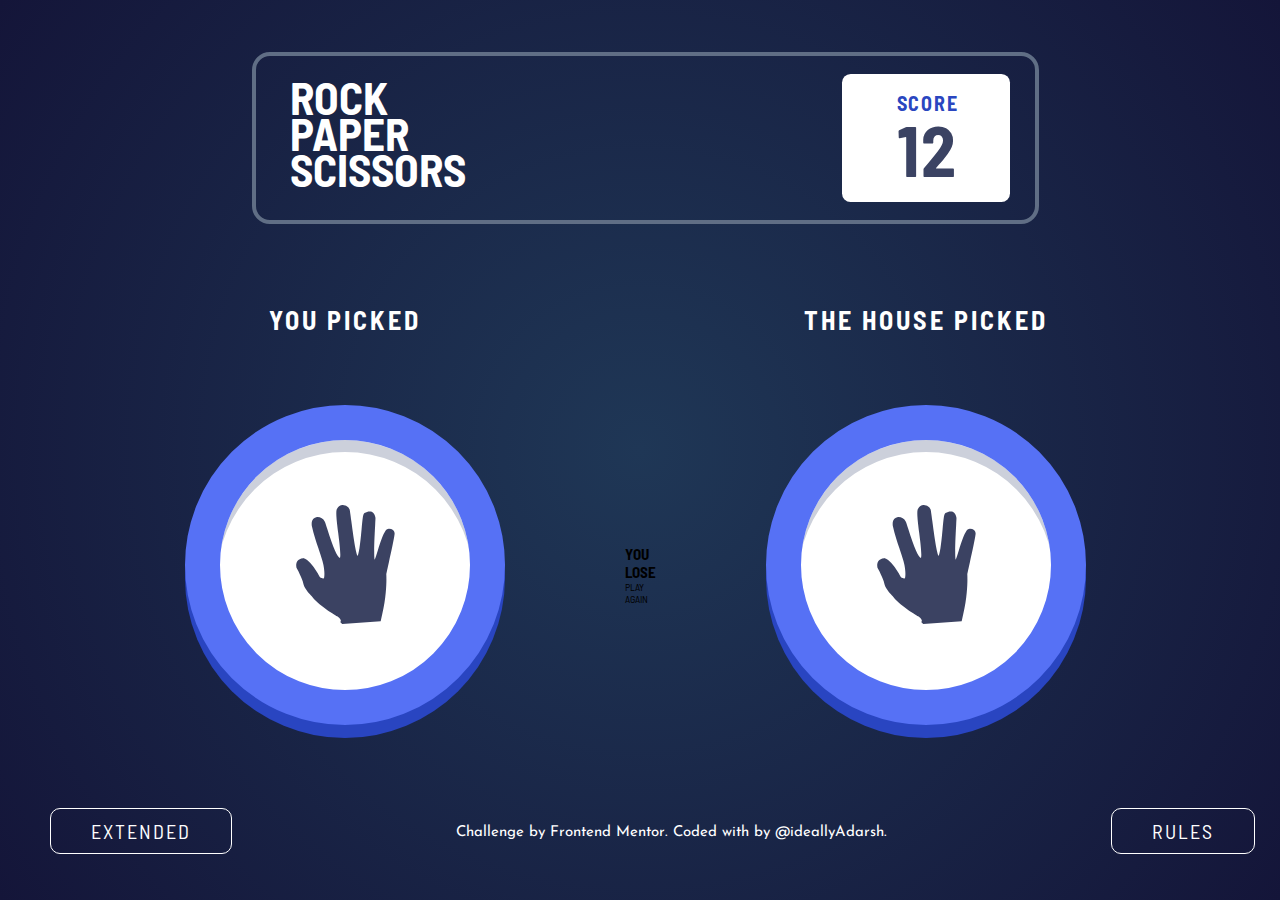
==== commit 7af72404: "completed" ====
--- a/index.html
+++ b/index.html
@@ -35,7 +35,6 @@
                 <li class="scoreboard__list__items">Paper</li>
                 <li class="scoreboard__list__items">Scissors</li>
             </ul>
-
             <div class="scoreboard__score-display">
                 <h2 class="scoreboard__score-display__text">
                     Score
@@ -47,33 +46,36 @@
         <!-- End of Scoreboard Section -->
 
         <!-- Main-Game Section -->
-        <main class="main-game">
-            <div class="main-game__container" id="main">
-                <img src="./images/bg-triangle.svg" alt="triangle" class="main-game__triangle">
+        <main>
+            <section class="main-game">
+                <div class="main-game__container" id="main">
+                    <img src="./images/bg-triangle.svg" alt="triangle" class="main-game__triangle">
+                    <div class="main-game__circle-paper circle" id="paper"></div>
+                    <div class="main-game__circle-scissors circle" id="scissors"></div>
+                    <div class="main-game__circle-rock circle" id="rock"></div>
+                </div>
+            </section>
 
-                <div class="main-game__circle-paper circle" id="paper">
-                    <!-- <img src="./images/icon-paper.svg" alt="paper" class="main-game__circle-paper__paper-img"> -->
+            <!-- Result Section -->
+            <section class="result">
+                <div class="player-picked">
+                    <h3 class="player-picked__heading">You Picked</h3>
+                    <div class="player-picked__circle"></div>
                 </div>
 
-                <div class="main-game__circle-scissors circle" id="scissors">
-                    <!-- <img src="./images/icon-scissors.svg" alt="scissors" -->
-                        <!-- class="main-game__circle-scissors__scissors-img"> -->
+                <div class="announcement">
+                    <h2 class="announcement__heading">You Lose</h2>
+                    <div class="announcement__btn">Play Again</div>
                 </div>
 
-                <div class="main-game__circle-rock circle" id="rock">
-                    <!-- <img src="./images/icon-rock.svg" alt="rock" class="main-game__circle-rock__rock-img"> -->
+                <div class="house-picked">
+                    <h3 class="house-picked__heading">The house picked</h3>
+                    <div class="house-picked__circle"></div>
                 </div>
-            </div>
+            </section>
+            <!-- End of Result Section -->
         </main>
         <!-- End of Main-Game Section -->
-
-        <!-- Result Section -->
-        <main class="result">
-            <div class="result__container" id="result">
-
-            </div>
-        </main>
-        <!-- End of Result Section -->
 
         <!-- Final Section -->
         <section class="final">
--- a/css/main.css
+++ b/css/main.css
@@ -93,6 +93,94 @@
 }
 
 /* end of pulse-animation */
+/* result circles*/
+@-webkit-keyframes init-circle-result {
+  0% {
+    -webkit-transform: scale(0) rotate(360deg);
+            transform: scale(0) rotate(360deg);
+  }
+  100% {
+    -webkit-transform: scale(1);
+            transform: scale(1);
+  }
+}
+@keyframes init-circle-result {
+  0% {
+    -webkit-transform: scale(0) rotate(360deg);
+            transform: scale(0) rotate(360deg);
+  }
+  100% {
+    -webkit-transform: scale(1);
+            transform: scale(1);
+  }
+}
+
+@-webkit-keyframes result-slide-left {
+  0% {
+    -webkit-transform: translateX(0rem);
+            transform: translateX(0rem);
+  }
+  100% {
+    -webkit-transform: translateX(-12rem);
+            transform: translateX(-12rem);
+  }
+}
+
+@keyframes result-slide-left {
+  0% {
+    -webkit-transform: translateX(0rem);
+            transform: translateX(0rem);
+  }
+  100% {
+    -webkit-transform: translateX(-12rem);
+            transform: translateX(-12rem);
+  }
+}
+
+@-webkit-keyframes result-slide-right {
+  0% {
+    -webkit-transform: translateX(0rem);
+            transform: translateX(0rem);
+  }
+  100% {
+    -webkit-transform: translateX(11rem);
+            transform: translateX(11rem);
+  }
+}
+
+@keyframes result-slide-right {
+  0% {
+    -webkit-transform: translateX(0rem);
+            transform: translateX(0rem);
+  }
+  100% {
+    -webkit-transform: translateX(11rem);
+            transform: translateX(11rem);
+  }
+}
+
+@-webkit-keyframes result-announcement {
+  0% {
+    -webkit-transform: scale(0);
+            transform: scale(0);
+  }
+  100% {
+    -webkit-transform: scale(1);
+            transform: scale(1);
+  }
+}
+
+@keyframes result-announcement {
+  0% {
+    -webkit-transform: scale(0);
+            transform: scale(0);
+  }
+  100% {
+    -webkit-transform: scale(1);
+            transform: scale(1);
+  }
+}
+
 *,
 *::after,
 *::before {
@@ -224,8 +312,8 @@
   width: 100%;
   -webkit-transform: scaleX(0);
           transform: scaleX(0);
-  -webkit-transform-origin: center;
-          transform-origin: center;
+  -webkit-transform-origin: right;
+          transform-origin: right;
   -webkit-transition: all .3s ease-in;
   transition: all .3s ease-in;
   z-index: -1;
@@ -238,8 +326,8 @@
 .attribution a:hover::after {
   -webkit-transform: scaleX(1);
           transform: scaleX(1);
-  -webkit-transform-origin: center;
-          transform-origin: center;
+  -webkit-transform-origin: left;
+          transform-origin: left;
 }
 
 .heart-footer {
@@ -247,6 +335,146 @@
   color: #dd405d;
   -webkit-animation: super-pulse infinite .8s;
           animation: super-pulse infinite .8s;
+}
+
+.modal-overlay {
+  position: fixed;
+  top: 0;
+  left: 0;
+  width: 100%;
+  height: 100%;
+  display: -webkit-box;
+  display: -ms-flexbox;
+  display: flex;
+  -webkit-box-pack: center;
+      -ms-flex-pack: center;
+          justify-content: center;
+  -webkit-box-align: center;
+      -ms-flex-align: center;
+          align-items: center;
+  z-index: 10;
+  -webkit-transform: scale(0);
+          transform: scale(0);
+  -webkit-transform-origin: 95% 93%;
+          transform-origin: 95% 93%;
+  -webkit-transition: all .5s;
+  transition: all .5s;
+}
+
+/* OPEN/CLOSE MODAL */
+.open-modal {
+  -webkit-transform: scale(1);
+          transform: scale(1);
+}
+
+.modal-container {
+  color: #1f3756;
+  font-size: 3rem;
+  text-transform: uppercase;
+  background: #fff;
+  border-radius: 1rem;
+  width: 45rem;
+  height: 46rem;
+  text-align: center;
+}
+
+.modal-container .modal-top {
+  padding: 4rem;
+  width: 100%;
+  display: -webkit-box;
+  display: -ms-flexbox;
+  display: flex;
+  -webkit-box-pack: justify;
+      -ms-flex-pack: justify;
+          justify-content: space-between;
+  -webkit-box-align: center;
+      -ms-flex-align: center;
+          align-items: center;
+}
+
+.close-btn {
+  cursor: pointer;
+  -webkit-transition: all .3s;
+  transition: all .3s;
+}
+
+.close-btn:hover {
+  -webkit-transform: scale(1.3);
+          transform: scale(1.3);
+}
+
+.scoreboard {
+  text-transform: uppercase;
+  margin: 5.2rem 0 0 1rem;
+  border-radius: 1.8rem;
+  border: 0.4rem solid #606e85;
+  width: 78.7rem;
+  height: 17.2rem;
+  padding: 0 2.5rem 0 3.4rem;
+  display: -webkit-box;
+  display: -ms-flexbox;
+  display: flex;
+  -webkit-box-orient: horizontal;
+  -webkit-box-direction: normal;
+      -ms-flex-direction: row;
+          flex-direction: row;
+  -webkit-box-pack: justify;
+      -ms-flex-pack: justify;
+          justify-content: space-between;
+  -webkit-box-align: center;
+      -ms-flex-align: center;
+          align-items: center;
+}
+
+.scoreboard__list {
+  margin-top: -1rem;
+  display: -webkit-box;
+  display: -ms-flexbox;
+  display: flex;
+  -webkit-box-orient: vertical;
+  -webkit-box-direction: normal;
+      -ms-flex-direction: column;
+          flex-direction: column;
+  list-style: none;
+}
+
+.scoreboard__list__items {
+  color: #fff;
+  font-weight: 700;
+  font-size: 4.5rem;
+  line-height: 3.6rem;
+  -webkit-animation: neon-text .08s ease-in-out infinite alternate;
+          animation: neon-text .08s ease-in-out infinite alternate;
+}
+
+.scoreboard__score-display {
+  background-color: #fff;
+  width: 16.8rem;
+  height: 12.8rem;
+  border-radius: .86rem;
+  display: -webkit-box;
+  display: -ms-flexbox;
+  display: flex;
+  -webkit-box-pack: center;
+      -ms-flex-pack: center;
+          justify-content: center;
+  padding: 1.7rem 0 0 .4rem;
+  -webkit-animation: neon-box .08s ease-in-out infinite alternate;
+          animation: neon-box .08s ease-in-out infinite alternate;
+}
+
+.scoreboard__score-display__text {
+  letter-spacing: .17rem;
+  font-size: 2rem;
+  text-align: center;
+  color: #2a46c0;
+}
+
+.scoreboard__score-display__text span {
+  display: block;
+  font-size: 7rem;
+  color: #3b4363;
+  margin-top: -.8rem;
 }
 
 .main-game {
@@ -379,31 +607,19 @@
           transform-origin: center;
 }
 
-.scoreboard {
-  text-transform: uppercase;
-  margin: 5.2rem 0 0 1rem;
-  border-radius: 1.8rem;
-  border: 0.4rem solid #606e85;
-  width: 78.7rem;
-  height: 17.2rem;
-  padding: 0 2.5rem 0 3.4rem;
-  display: -webkit-box;
-  display: -ms-flexbox;
-  display: flex;
-  -webkit-box-orient: horizontal;
-  -webkit-box-direction: normal;
-      -ms-flex-direction: row;
-          flex-direction: row;
-  -webkit-box-pack: justify;
-      -ms-flex-pack: justify;
-          justify-content: space-between;
-  -webkit-box-align: center;
-      -ms-flex-align: center;
-          align-items: center;
-}
-
-.scoreboard__list {
-  margin-top: -1rem;
+.result {
+  width: 100%;
+  display: -webkit-box;
+  display: -ms-flexbox;
+  display: flex;
+  -ms-flex-pack: distribute;
+      justify-content: space-around;
+  padding: 0px 32rem;
+}
+
+.player-picked {
+  margin-top: 8rem;
+  position: relative;
   display: -webkit-box;
   display: -ms-flexbox;
   display: flex;
@@ -411,111 +627,135 @@
   -webkit-box-direction: normal;
       -ms-flex-direction: column;
           flex-direction: column;
-  list-style: none;
-}
-
-.scoreboard__list__items {
+  -webkit-box-pack: center;
+      -ms-flex-pack: center;
+          justify-content: center;
+  -webkit-box-align: center;
+      -ms-flex-align: center;
+          align-items: center;
+  text-transform: uppercase;
+  margin-top: 8rem;
+  position: relative;
+  display: flex;
+  flex-direction: column;
+  justify-content: center;
+  align-items: center;
+  text-transform: uppercase;
+  -webkit-transform: translate(-12rem);
+          transform: translate(-12rem);
+  -webkit-animation: result-slide-left 0.5s 2s backwards;
+          animation: result-slide-left 0.5s 2s backwards;
+}
+
+.player-picked__heading {
+  font-size: 2.6rem;
+  letter-spacing: .3rem;
   color: #fff;
-  font-weight: 700;
-  font-size: 4.5rem;
-  line-height: 3.6rem;
-  -webkit-animation: neon-text .08s ease-in-out infinite alternate;
-          animation: neon-text .08s ease-in-out infinite alternate;
-}
-
-.scoreboard__score-display {
-  background-color: #fff;
-  width: 16.8rem;
-  height: 12.8rem;
-  border-radius: .86rem;
-  display: -webkit-box;
-  display: -ms-flexbox;
-  display: flex;
-  -webkit-box-pack: center;
-      -ms-flex-pack: center;
-          justify-content: center;
-  padding: 1.7rem 0 0 .4rem;
-  -webkit-animation: neon-box .08s ease-in-out infinite alternate;
-          animation: neon-box .08s ease-in-out infinite alternate;
-}
-
-.scoreboard__score-display__text {
-  letter-spacing: .17rem;
-  font-size: 2rem;
-  text-align: center;
-  color: #2a46c0;
-}
-
-.scoreboard__score-display__text span {
-  display: block;
-  font-size: 7rem;
-  color: #3b4363;
-  margin-top: -.8rem;
-}
-
-.modal-overlay {
-  position: fixed;
-  top: 0;
-  left: 0;
-  width: 100%;
-  height: 100%;
-  display: -webkit-box;
-  display: -ms-flexbox;
-  display: flex;
-  -webkit-box-pack: center;
-      -ms-flex-pack: center;
-          justify-content: center;
-  -webkit-box-align: center;
-      -ms-flex-align: center;
-          align-items: center;
-  z-index: 10;
-  -webkit-transform: scale(0);
-          transform: scale(0);
-  -webkit-transform-origin: 95% 93%;
-          transform-origin: 95% 93%;
-  -webkit-transition: all .5s;
-  transition: all .5s;
-}
-
-/* OPEN/CLOSE MODAL */
-.open-modal {
-  -webkit-transform: scale(1);
-          transform: scale(1);
-}
-
-.modal-container {
-  color: #1f3756;
-  font-size: 3rem;
+}
+
+.player-picked__circle {
+  margin: 7rem 0 5rem 0;
+  width: 32rem;
+  height: 32rem;
+  border-radius: 50%;
+  display: -webkit-box;
+  display: -ms-flexbox;
+  display: flex;
+  -webkit-box-pack: center;
+      -ms-flex-pack: center;
+          justify-content: center;
+  -webkit-box-align: center;
+      -ms-flex-align: center;
+          align-items: center;
+  -webkit-transition: all .2s;
+  transition: all .2s;
+  background: #fff url("../images/icon-paper.svg") no-repeat center;
+  background-size: 10rem;
+  border: 3.5rem solid #5671f5;
+  -webkit-box-shadow: 0px 15px 0px -3px #CCD0DB inset, 0 13px 0 0 #2945C1;
+          box-shadow: 0px 15px 0px -3px #CCD0DB inset, 0 13px 0 0 #2945C1;
+  -webkit-animation: init-circle-result .5s;
+          animation: init-circle-result .5s;
+}
+
+.announcement {
+  margin-top: 15rem;
+  display: -webkit-box;
+  display: -ms-flexbox;
+  display: flex;
+  -webkit-box-orient: vertical;
+  -webkit-box-direction: normal;
+      -ms-flex-direction: column;
+          flex-direction: column;
+  -webkit-box-pack: center;
+      -ms-flex-pack: center;
+          justify-content: center;
+  -webkit-box-align: center;
+      -ms-flex-align: center;
+          align-items: center;
   text-transform: uppercase;
-  background: #fff;
-  border-radius: 1rem;
-  width: 45rem;
-  height: 46rem;
-  text-align: center;
-}
-
-.modal-container .modal-top {
-  padding: 4rem;
-  width: 100%;
-  display: -webkit-box;
-  display: -ms-flexbox;
-  display: flex;
-  -webkit-box-pack: justify;
-      -ms-flex-pack: justify;
-          justify-content: space-between;
-  -webkit-box-align: center;
-      -ms-flex-align: center;
-          align-items: center;
-}
-
-.close-btn {
-  cursor: pointer;
-  -webkit-transition: all .3s;
-  transition: all .3s;
-}
-
-.close-btn:hover {
-  -webkit-transform: scale(1.3);
-          transform: scale(1.3);
+  -webkit-animation: result-announcement 0.5s ease 2s backwards;
+          animation: result-announcement 0.5s ease 2s backwards;
+}
+
+.house-picked {
+  margin-top: 8rem;
+  position: relative;
+  display: -webkit-box;
+  display: -ms-flexbox;
+  display: flex;
+  -webkit-box-orient: vertical;
+  -webkit-box-direction: normal;
+      -ms-flex-direction: column;
+          flex-direction: column;
+  -webkit-box-pack: center;
+      -ms-flex-pack: center;
+          justify-content: center;
+  -webkit-box-align: center;
+      -ms-flex-align: center;
+          align-items: center;
+  text-transform: uppercase;
+  margin-top: 8rem;
+  position: relative;
+  display: flex;
+  flex-direction: column;
+  justify-content: center;
+  align-items: center;
+  text-transform: uppercase;
+  -webkit-transform: translate(11rem);
+          transform: translate(11rem);
+  -webkit-animation: result-slide-right 0.5s ease 2s backwards;
+          animation: result-slide-right 0.5s ease 2s backwards;
+}
+
+.house-picked__heading {
+  font-size: 2.6rem;
+  letter-spacing: .3rem;
+  color: #fff;
+}
+
+.house-picked__circle {
+  margin: 7rem 0 5rem 0;
+  width: 32rem;
+  height: 32rem;
+  border-radius: 50%;
+  display: -webkit-box;
+  display: -ms-flexbox;
+  display: flex;
+  -webkit-box-pack: center;
+      -ms-flex-pack: center;
+          justify-content: center;
+  -webkit-box-align: center;
+      -ms-flex-align: center;
+          align-items: center;
+  -webkit-transition: all .2s;
+  transition: all .2s;
+  background: #fff url("../images/icon-paper.svg") no-repeat center;
+  background-size: 10rem;
+  border: 3.5rem solid #5671f5;
+  -webkit-box-shadow: 0px 15px 0px -3px #CCD0DB inset, 0 13px 0 0 #2945C1;
+          box-shadow: 0px 15px 0px -3px #CCD0DB inset, 0 13px 0 0 #2945C1;
+  -webkit-animation: init-circle-result .5s 1s backwards;
+          animation: init-circle-result .5s 1s backwards;
 }
 /*# sourceMappingURL=main.css.map */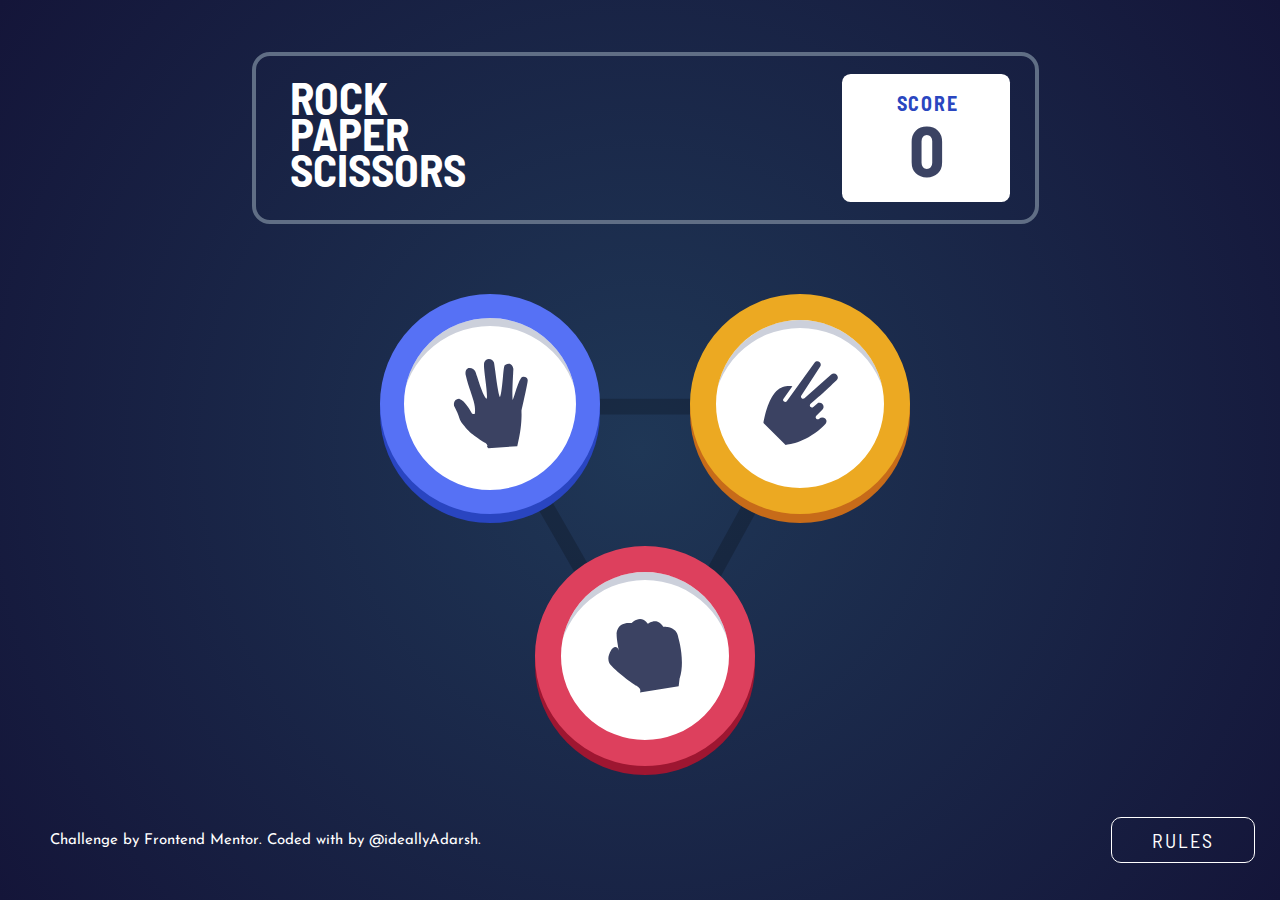
==== commit 41e1b6cf: "completed" ====
--- a/index.html
+++ b/index.html
@@ -40,15 +40,14 @@
                     Score
                     <span class="scoreboard__score-display__score" id="score">12</span>
                 </h2>
-                <h3 class="winner"></h3>
             </div>
         </div>
         <!-- End of Scoreboard Section -->
 
         <!-- Main-Game Section -->
-        <main>
+        <main class="main-section">
             <section class="main-game">
-                <div class="main-game__container" id="main">
+                <div class="main-game__container" id="main-game">
                     <img src="./images/bg-triangle.svg" alt="triangle" class="main-game__triangle">
                     <div class="main-game__circle-paper circle" id="paper"></div>
                     <div class="main-game__circle-scissors circle" id="scissors"></div>
@@ -58,30 +57,30 @@
 
             <!-- Result Section -->
             <section class="result">
-                <div class="player-picked">
-                    <h3 class="player-picked__heading">You Picked</h3>
-                    <div class="player-picked__circle"></div>
-                </div>
+                    <div class="player-picked player-picked-container">
+                        <h3 class="player-picked__heading">You Picked</h3>
+                        <div class="player-picked__circle player-choose"></div>
+                    </div>
 
-                <div class="announcement">
-                    <h2 class="announcement__heading">You Lose</h2>
-                    <div class="announcement__btn">Play Again</div>
-                </div>
+                    <div class="announcement">
+                        <h2 class="announcement__heading heading-winner">You Lose</h2>
+                        <div class="announcement__btn reset">Play Again</div>
+                    </div>
 
-                <div class="house-picked">
-                    <h3 class="house-picked__heading">The house picked</h3>
-                    <div class="house-picked__circle"></div>
-                </div>
+                    <div class="house-picked house-picked-container">
+                        <h3 class="house-picked__heading">The house picked</h3>
+                        <div class="house-picked__circle computer-choose"></div>
+                    </div>
             </section>
-            <!-- End of Result Section -->
+            <!-- End of Result Section
+        <!-- End of Main-Game Section -->
         </main>
-        <!-- End of Main-Game Section -->
 
         <!-- Final Section -->
         <section class="final">
-            <div class="btn-final bonus" id="bonus">
+            <!-- <div class="btn-final bonus" id="bonus">
                 Extended
-            </div>
+            </div> -->
 
             <div class="attribution">
                 Challenge by <a href="https://www.frontendmentor.io?ref=challenge" target="_blank">Frontend Mentor</a>.
--- a/css/main.css
+++ b/css/main.css
@@ -218,6 +218,7 @@
       -ms-flex-align: center;
           align-items: center;
   text-decoration: none;
+  overflow: hidden;
 }
 
 body .container-blur {
@@ -226,6 +227,7 @@
 }
 
 .final {
+  text-align: center;
   width: 100%;
   padding: 3.3rem 2.5rem 3.5rem 5rem;
   display: -webkit-box;
@@ -238,6 +240,17 @@
       -ms-flex-align: center;
           align-items: center;
   color: #fff;
+}
+
+@media screen and (max-width: 800px) {
+  .final {
+    -webkit-box-orient: vertical;
+    -webkit-box-direction: normal;
+        -ms-flex-direction: column;
+            flex-direction: column;
+    padding: 3.5rem 2.5rem 2rem 2.5rem;
+    margin-top: 10rem;
+  }
 }
 
 .btn-final {
@@ -251,6 +264,17 @@
   position: relative;
   -webkit-transition: all .3s;
   transition: all .3s;
+}
+
+@media screen and (max-width: 800px) {
+  .btn-final {
+    -webkit-box-ordinal-group: 0;
+        -ms-flex-order: -1;
+            order: -1;
+    margin-bottom: 2rem;
+    padding: .8rem 3.5rem;
+    font-size: 1.8rem;
+  }
 }
 
 .btn-final:hover {
@@ -294,11 +318,18 @@
   font-size: 1.5rem;
 }
 
+@media screen and (max-width: 500px) {
+  .attribution {
+    font-size: 1.4rem;
+  }
+}
+
 .attribution a {
   color: #fff;
   text-decoration: none;
   position: relative;
   z-index: 1;
+  line-height: 2.5rem;
 }
 
 .attribution a::after {
@@ -332,7 +363,7 @@
 
 .heart-footer {
   font-size: 2rem;
-  color: #dd405d;
+  color: #ff6128;
   -webkit-animation: super-pulse infinite .8s;
           animation: super-pulse infinite .8s;
 }
@@ -361,6 +392,13 @@
   transition: all .5s;
 }
 
+@media screen and (max-width: 800px) {
+  .modal-overlay {
+    -webkit-transform-origin: 51% 88%;
+            transform-origin: 51% 88%;
+  }
+}
+
 /* OPEN/CLOSE MODAL */
 .open-modal {
   -webkit-transform: scale(1);
@@ -378,6 +416,22 @@
   text-align: center;
 }
 
+@media screen and (max-width: 800px) {
+  .modal-container {
+    font-size: 2.5rem;
+    width: 40rem;
+    height: 41rem;
+  }
+}
+
+@media screen and (max-width: 500px) {
+  .modal-container {
+    width: 30rem;
+    height: 31rem;
+    font-size: 2.4rem;
+  }
+}
+
 .modal-container .modal-top {
   padding: 4rem;
   width: 100%;
@@ -390,6 +444,18 @@
   -webkit-box-align: center;
       -ms-flex-align: center;
           align-items: center;
+}
+
+@media screen and (max-width: 500px) {
+  .modal-container .modal-top {
+    padding: 3rem;
+  }
+}
+
+@media screen and (max-width: 500px) {
+  .img-rules {
+    width: 75%;
+  }
 }
 
 .close-btn {
@@ -426,6 +492,23 @@
           align-items: center;
 }
 
+@media screen and (max-width: 800px) {
+  .scoreboard {
+    width: 49rem;
+    height: 12rem;
+  }
+}
+
+@media screen and (max-width: 500px) {
+  .scoreboard {
+    width: 30rem;
+    height: 9rem;
+    border-radius: 1rem;
+    margin: 4rem 0 0 .5rem;
+    padding: 0 1.5rem;
+  }
+}
+
 .scoreboard__list {
   margin-top: -1rem;
   display: -webkit-box;
@@ -447,6 +530,20 @@
           animation: neon-text .08s ease-in-out infinite alternate;
 }
 
+@media screen and (max-width: 800px) {
+  .scoreboard__list__items {
+    font-size: 3.1rem;
+    line-height: 3rem;
+  }
+}
+
+@media screen and (max-width: 500px) {
+  .scoreboard__list__items {
+    font-size: 2rem;
+    line-height: 2.1rem;
+  }
+}
+
 .scoreboard__score-display {
   background-color: #fff;
   width: 16.8rem;
@@ -463,6 +560,22 @@
           animation: neon-box .08s ease-in-out infinite alternate;
 }
 
+@media screen and (max-width: 800px) {
+  .scoreboard__score-display {
+    width: 12.8rem;
+    height: 8.8rem;
+    padding: 1.3rem 0 0 .4rem;
+  }
+}
+
+@media screen and (max-width: 500px) {
+  .scoreboard__score-display {
+    width: 9.8rem;
+    height: 7rem;
+    padding: 1rem 0 0 .4rem;
+  }
+}
+
 .scoreboard__score-display__text {
   letter-spacing: .17rem;
   font-size: 2rem;
@@ -470,6 +583,12 @@
   color: #2a46c0;
 }
 
+@media screen and (max-width: 800px) {
+  .scoreboard__score-display__text {
+    font-size: 1.5rem;
+  }
+}
+
 .scoreboard__score-display__text span {
   display: block;
   font-size: 7rem;
@@ -477,11 +596,52 @@
   margin-top: -.8rem;
 }
 
+@media screen and (max-width: 800px) {
+  .scoreboard__score-display__text span {
+    font-size: 5rem;
+  }
+}
+
+@media screen and (max-width: 500px) {
+  .scoreboard__score-display__text span {
+    font-size: 3.5rem;
+  }
+}
+
+.main-section {
+  position: relative;
+  height: 56rem;
+  display: -webkit-box;
+  display: -ms-flexbox;
+  display: flex;
+  -webkit-box-pack: center;
+      -ms-flex-pack: center;
+          justify-content: center;
+}
+
+@media screen and (max-width: 800px) {
+  .main-section {
+    height: 45rem;
+  }
+}
+
+@media screen and (max-width: 500px) {
+  .main-section {
+    height: 30rem;
+  }
+}
+
 .main-game {
-  display: none;
+  position: absolute;
   padding: 5rem 0;
-  -webkit-transition: all .5s .5s;
-  transition: all .5s .5s;
+  -webkit-transition: all .5s;
+  transition: all .5s;
+}
+
+@media screen and (max-width: 500px) {
+  .main-game {
+    padding: 2rem 0;
+  }
 }
 
 .main-game__container {
@@ -492,6 +652,21 @@
   width: 32rem;
   height: 30rem;
   margin: 12rem 0 0 1rem;
+}
+
+@media screen and (max-width: 800px) {
+  .main-game__triangle {
+    width: 26rem;
+    height: 24rem;
+  }
+}
+
+@media screen and (max-width: 500px) {
+  .main-game__triangle {
+    width: 20rem;
+    height: 18rem;
+    margin-left: 0;
+  }
 }
 
 .main-game__circle-paper {
@@ -522,9 +697,41 @@
           animation: init-circle-paper .8s;
 }
 
+@media screen and (max-width: 800px) {
+  .main-game__circle-paper {
+    width: 19rem;
+    height: 19rem;
+  }
+}
+
+@media screen and (max-width: 500px) {
+  .main-game__circle-paper {
+    width: 13rem;
+    height: 13rem;
+  }
+}
+
 .main-game__circle-paper:active {
   -webkit-transform: scale(0.9);
           transform: scale(0.9);
+}
+
+@media screen and (max-width: 800px) {
+  .main-game__circle-paper {
+    border: 2.5rem solid #5671f5;
+    -webkit-box-shadow: 0px 9px 0px -3px #CCD0DB inset, 0 7px 0 0 #2945C1;
+            box-shadow: 0px 9px 0px -3px #CCD0DB inset, 0 7px 0 0 #2945C1;
+    background-size: 6rem;
+  }
+}
+
+@media screen and (max-width: 500px) {
+  .main-game__circle-paper {
+    top: 5rem;
+    left: -4rem;
+    border: 1.8rem solid #5671f5;
+    background-size: 5.5rem;
+  }
 }
 
 .main-game__circle-scissors {
@@ -555,9 +762,41 @@
           animation: init-circle-scissors .8s;
 }
 
+@media screen and (max-width: 800px) {
+  .main-game__circle-scissors {
+    width: 19rem;
+    height: 19rem;
+  }
+}
+
+@media screen and (max-width: 500px) {
+  .main-game__circle-scissors {
+    width: 13rem;
+    height: 13rem;
+  }
+}
+
 .main-game__circle-scissors:active {
   -webkit-transform: scale(0.9);
           transform: scale(0.9);
+}
+
+@media screen and (max-width: 800px) {
+  .main-game__circle-scissors {
+    border: 2.5rem solid #eca922;
+    -webkit-box-shadow: 0px 9px 0px -3px #CCD0DB inset, 0 7px 0 0 #C76B19;
+            box-shadow: 0px 9px 0px -3px #CCD0DB inset, 0 7px 0 0 #C76B19;
+    background-size: 6rem;
+  }
+}
+
+@media screen and (max-width: 500px) {
+  .main-game__circle-scissors {
+    top: 5rem;
+    right: -5rem;
+    border: 1.8rem solid #eca922;
+    background-size: 5.5rem;
+  }
 }
 
 .main-game__circle-rock {
@@ -588,26 +827,57 @@
           animation: init-circle-rock .8s;
 }
 
+@media screen and (max-width: 800px) {
+  .main-game__circle-rock {
+    width: 19rem;
+    height: 19rem;
+  }
+}
+
+@media screen and (max-width: 500px) {
+  .main-game__circle-rock {
+    width: 13rem;
+    height: 13rem;
+  }
+}
+
 .main-game__circle-rock:active {
   -webkit-transform: scale(0.9);
           transform: scale(0.9);
 }
 
-.hidding-magic {
-  -webkit-transform: scale(0);
-          transform: scale(0);
-  -webkit-transform-origin: center;
-          transform-origin: center;
-}
-
-.showing-magic {
-  -webkit-transform: scale(1);
-          transform: scale(1);
-  -webkit-transform-origin: center;
-          transform-origin: center;
+@media screen and (max-width: 800px) {
+  .main-game__circle-rock {
+    border: 2.5rem solid #dd405d;
+    -webkit-box-shadow: 0px 9px 0px -3px #CCD0DB inset, 0 7px 0 0 #9E1631;
+            box-shadow: 0px 9px 0px -3px #CCD0DB inset, 0 7px 0 0 #9E1631;
+    background-size: 6rem;
+  }
+}
+
+@media screen and (max-width: 500px) {
+  .main-game__circle-rock {
+    bottom: -4rem;
+    right: 3.5rem;
+    border: 1.8rem solid #dd405d;
+    background-size: 5.5rem;
+  }
+}
+
+.show-main {
+  -webkit-transform: translate(-300rem);
+          transform: translate(-300rem);
+}
+
+.show-result {
+  -webkit-transform: translateX(0rem) !important;
+          transform: translateX(0rem) !important;
 }
 
 .result {
+  -webkit-transform: translateX(300rem);
+          transform: translateX(300rem);
+  display: none;
   width: 100%;
   display: -webkit-box;
   display: -ms-flexbox;
@@ -615,6 +885,27 @@
   -ms-flex-pack: distribute;
       justify-content: space-around;
   padding: 0px 32rem;
+  -webkit-transition: all .5s;
+  transition: all .5s;
+}
+
+@media screen and (max-width: 800px) {
+  .result {
+    -webkit-box-pack: center;
+        -ms-flex-pack: center;
+            justify-content: center;
+    -webkit-box-align: start;
+        -ms-flex-align: start;
+            align-items: flex-start;
+  }
+}
+
+@media screen and (max-width: 500px) {
+  .result {
+    width: 80%;
+    margin-top: -5rem;
+    padding: 0px 11rem;
+  }
 }
 
 .player-picked {
@@ -635,50 +926,35 @@
           align-items: center;
   text-transform: uppercase;
   margin-top: 8rem;
-  position: relative;
-  display: flex;
-  flex-direction: column;
-  justify-content: center;
-  align-items: center;
   text-transform: uppercase;
   -webkit-transform: translate(-12rem);
           transform: translate(-12rem);
-  -webkit-animation: result-slide-left 0.5s 2s backwards;
-          animation: result-slide-left 0.5s 2s backwards;
 }
 
 .player-picked__heading {
   font-size: 2.6rem;
   letter-spacing: .3rem;
   color: #fff;
-}
-
-.player-picked__circle {
-  margin: 7rem 0 5rem 0;
-  width: 32rem;
-  height: 32rem;
-  border-radius: 50%;
-  display: -webkit-box;
-  display: -ms-flexbox;
-  display: flex;
-  -webkit-box-pack: center;
-      -ms-flex-pack: center;
-          justify-content: center;
-  -webkit-box-align: center;
-      -ms-flex-align: center;
-          align-items: center;
-  -webkit-transition: all .2s;
-  transition: all .2s;
-  background: #fff url("../images/icon-paper.svg") no-repeat center;
-  background-size: 10rem;
-  border: 3.5rem solid #5671f5;
-  -webkit-box-shadow: 0px 15px 0px -3px #CCD0DB inset, 0 13px 0 0 #2945C1;
-          box-shadow: 0px 15px 0px -3px #CCD0DB inset, 0 13px 0 0 #2945C1;
-  -webkit-animation: init-circle-result .5s;
-          animation: init-circle-result .5s;
+  text-align: center;
+}
+
+@media screen and (max-width: 800px) {
+  .player-picked__heading {
+    font-size: 2rem;
+  }
+}
+
+@media screen and (max-width: 500px) {
+  .player-picked__heading {
+    -webkit-box-ordinal-group: 2;
+        -ms-flex-order: 1;
+            order: 1;
+    font-size: 1.2rem;
+  }
 }
 
 .announcement {
+  width: 25rem;
   margin-top: 15rem;
   display: -webkit-box;
   display: -ms-flexbox;
@@ -694,8 +970,88 @@
       -ms-flex-align: center;
           align-items: center;
   text-transform: uppercase;
-  -webkit-animation: result-announcement 0.5s ease 2s backwards;
-          animation: result-announcement 0.5s ease 2s backwards;
+}
+
+@media screen and (max-width: 800px) {
+  .announcement {
+    position: absolute;
+    bottom: -10rem;
+  }
+}
+
+@media screen and (max-width: 500px) {
+  .announcement {
+    bottom: -7rem;
+  }
+}
+
+.announcement__heading {
+  font-size: 2.6rem;
+  letter-spacing: .3rem;
+  color: #fff;
+  text-align: center;
+  font-size: 6rem;
+  margin-bottom: .7rem;
+}
+
+@media screen and (max-width: 800px) {
+  .announcement__heading {
+    font-size: 2rem;
+  }
+}
+
+@media screen and (max-width: 1150px) {
+  .announcement__heading {
+    font-size: 4rem;
+  }
+}
+
+@media screen and (max-width: 800px) {
+  .announcement__heading {
+    font-size: 3.5rem;
+  }
+}
+
+.announcement__btn {
+  font-size: 2rem;
+  border: 0.34rem #fff solid;
+  border-radius: 1rem;
+  padding: 1.4rem 4rem;
+  color: #1f3756;
+  background: #fff;
+  -webkit-transition: all .5s;
+  transition: all .5s;
+  cursor: pointer;
+}
+
+.announcement__btn__hover {
+  -webkit-transform: scale(1.1);
+          transform: scale(1.1);
+}
+
+.announcement__btn:active {
+  -webkit-transform: scale(0.9);
+          transform: scale(0.9);
+}
+
+@media screen and (max-width: 1150px) {
+  .announcement__btn {
+    padding: 1.2rem 3.2rem;
+    font-size: 1.8rem;
+  }
+}
+
+@media screen and (max-width: 800px) {
+  .announcement__btn {
+    padding: 1rem 3rem;
+  }
+}
+
+@media screen and (max-width: 500px) {
+  .announcement__btn {
+    padding: 1rem 2.8rem;
+    font-size: 1.6rem;
+  }
 }
 
 .house-picked {
@@ -716,25 +1072,95 @@
           align-items: center;
   text-transform: uppercase;
   margin-top: 8rem;
-  position: relative;
-  display: flex;
-  flex-direction: column;
-  justify-content: center;
-  align-items: center;
   text-transform: uppercase;
   -webkit-transform: translate(11rem);
           transform: translate(11rem);
-  -webkit-animation: result-slide-right 0.5s ease 2s backwards;
-          animation: result-slide-right 0.5s ease 2s backwards;
 }
 
 .house-picked__heading {
   font-size: 2.6rem;
   letter-spacing: .3rem;
   color: #fff;
-}
-
-.house-picked__circle {
+  text-align: center;
+}
+
+@media screen and (max-width: 800px) {
+  .house-picked__heading {
+    font-size: 2rem;
+  }
+}
+
+@media screen and (max-width: 500px) {
+  .house-picked__heading {
+    -webkit-box-ordinal-group: 2;
+        -ms-flex-order: 1;
+            order: 1;
+    font-size: 1.2rem;
+  }
+}
+
+.announcement-magic {
+  -webkit-animation: result-announcement 0.5s ease 2s backwards;
+          animation: result-announcement 0.5s ease 2s backwards;
+}
+
+.player-magic-init {
+  -webkit-animation: result-slide-left 0.5s 2s backwards;
+          animation: result-slide-left 0.5s 2s backwards;
+}
+
+@media screen and (max-width: 1150px) {
+  .player-magic-init {
+    -webkit-transform: translateX(-5rem);
+            transform: translateX(-5rem);
+    -webkit-animation: none;
+            animation: none;
+  }
+}
+
+@media screen and (max-width: 800px) {
+  .player-magic-init {
+    tranform: transateX(-4rem);
+    width: 21rem;
+  }
+}
+
+@media screen and (max-width: 500px) {
+  .player-magic-init {
+    -webkit-transform: translateX(-2rem);
+            transform: translateX(-2rem);
+  }
+}
+
+.computer-magic-init {
+  -webkit-animation: result-slide-right 0.5s ease 2s backwards;
+          animation: result-slide-right 0.5s ease 2s backwards;
+}
+
+@media screen and (max-width: 1150px) {
+  .computer-magic-init {
+    -webkit-transform: translateX(4rem);
+            transform: translateX(4rem);
+    -webkit-animation: none;
+            animation: none;
+  }
+}
+
+@media screen and (max-width: 800px) {
+  .computer-magic-init {
+    tranform: transateX(2rem);
+    width: 21rem;
+  }
+}
+
+@media screen and (max-width: 500px) {
+  .computer-magic-init {
+    -webkit-transform: translateX(0);
+            transform: translateX(0);
+  }
+}
+
+.paper-magic {
   margin: 7rem 0 5rem 0;
   width: 32rem;
   height: 32rem;
@@ -750,12 +1176,212 @@
           align-items: center;
   -webkit-transition: all .2s;
   transition: all .2s;
+  position: realtive;
   background: #fff url("../images/icon-paper.svg") no-repeat center;
-  background-size: 10rem;
-  border: 3.5rem solid #5671f5;
   -webkit-box-shadow: 0px 15px 0px -3px #CCD0DB inset, 0 13px 0 0 #2945C1;
           box-shadow: 0px 15px 0px -3px #CCD0DB inset, 0 13px 0 0 #2945C1;
+  border: 3.5rem solid #5671f5;
   -webkit-animation: init-circle-result .5s 1s backwards;
           animation: init-circle-result .5s 1s backwards;
+  background-size: 10rem;
+}
+
+@media screen and (max-width: 1150px) {
+  .paper-magic {
+    width: 25rem;
+    height: 25rem;
+    border-size: 2.8rem !important;
+    background-size: 8rem;
+  }
+}
+
+@media screen and (max-width: 800px) {
+  .paper-magic {
+    width: 20rem;
+    height: 20rem;
+    background-size: 6rem;
+  }
+}
+
+@media screen and (max-width: 500px) {
+  .paper-magic {
+    width: 12rem;
+    height: 12rem;
+    margin: 2rem 0;
+    background-size: 4.5rem;
+  }
+}
+
+@media screen and (max-width: 1150px) {
+  .paper-magic {
+    -webkit-box-shadow: 0px 13px 0px -3px #CCD0DB inset, 0 11px 0 0 #2945C1;
+            box-shadow: 0px 13px 0px -3px #CCD0DB inset, 0 11px 0 0 #2945C1;
+    border: 3rem solid #5671f5;
+  }
+}
+
+@media screen and (max-width: 800px) {
+  .paper-magic {
+    -webkit-box-shadow: 0px 10px 0px -3px #CCD0DB inset, 0 8px 0 0 #2945C1;
+            box-shadow: 0px 10px 0px -3px #CCD0DB inset, 0 8px 0 0 #2945C1;
+  }
+}
+
+@media screen and (max-width: 500px) {
+  .paper-magic {
+    -webkit-box-shadow: 0px 10px 0px -3px #CCD0DB inset, 0 7px 0 0 #2945C1;
+            box-shadow: 0px 10px 0px -3px #CCD0DB inset, 0 7px 0 0 #2945C1;
+    border: 1.5rem solid #5671f5;
+  }
+}
+
+.rock-magic {
+  margin: 7rem 0 5rem 0;
+  width: 32rem;
+  height: 32rem;
+  border-radius: 50%;
+  display: -webkit-box;
+  display: -ms-flexbox;
+  display: flex;
+  -webkit-box-pack: center;
+      -ms-flex-pack: center;
+          justify-content: center;
+  -webkit-box-align: center;
+      -ms-flex-align: center;
+          align-items: center;
+  -webkit-transition: all .2s;
+  transition: all .2s;
+  position: realtive;
+  background: #fff url("../images/icon-rock.svg") no-repeat center;
+  -webkit-box-shadow: 0px 15px 0px -3px #CCD0DB inset, 0 13px 0 0 #9E1631;
+          box-shadow: 0px 15px 0px -3px #CCD0DB inset, 0 13px 0 0 #9E1631;
+  border: 3.5rem solid #dd405d;
+  -webkit-animation: init-circle-result .5s 1s backwards;
+          animation: init-circle-result .5s 1s backwards;
+  background-size: 10rem;
+}
+
+@media screen and (max-width: 1150px) {
+  .rock-magic {
+    width: 25rem;
+    height: 25rem;
+    border-size: 2.8rem !important;
+    background-size: 8rem;
+  }
+}
+
+@media screen and (max-width: 800px) {
+  .rock-magic {
+    width: 20rem;
+    height: 20rem;
+    background-size: 6rem;
+  }
+}
+
+@media screen and (max-width: 500px) {
+  .rock-magic {
+    width: 12rem;
+    height: 12rem;
+    margin: 2rem 0;
+    background-size: 4.5rem;
+  }
+}
+
+@media screen and (max-width: 1150px) {
+  .rock-magic {
+    -webkit-box-shadow: 0px 13px 0px -3px #CCD0DB inset, 0 11px 0 0 #9E1631;
+            box-shadow: 0px 13px 0px -3px #CCD0DB inset, 0 11px 0 0 #9E1631;
+    border: 3rem solid #dd405d;
+  }
+}
+
+@media screen and (max-width: 800px) {
+  .rock-magic {
+    -webkit-box-shadow: 0px 10px 0px -3px #CCD0DB inset, 0 8px 0 0 #9E1631;
+            box-shadow: 0px 10px 0px -3px #CCD0DB inset, 0 8px 0 0 #9E1631;
+  }
+}
+
+@media screen and (max-width: 500px) {
+  .rock-magic {
+    -webkit-box-shadow: 0px 10px 0px -3px #CCD0DB inset, 0 7px 0 0 #9E1631;
+            box-shadow: 0px 10px 0px -3px #CCD0DB inset, 0 7px 0 0 #9E1631;
+    border: 1.5rem solid #dd405d;
+  }
+}
+
+.scissors-magic {
+  margin: 7rem 0 5rem 0;
+  width: 32rem;
+  height: 32rem;
+  border-radius: 50%;
+  display: -webkit-box;
+  display: -ms-flexbox;
+  display: flex;
+  -webkit-box-pack: center;
+      -ms-flex-pack: center;
+          justify-content: center;
+  -webkit-box-align: center;
+      -ms-flex-align: center;
+          align-items: center;
+  -webkit-transition: all .2s;
+  transition: all .2s;
+  position: realtive;
+  background: #fff url("../images/icon-scissors.svg") no-repeat center;
+  -webkit-box-shadow: 0px 15px 0px -3px #CCD0DB inset, 0 13px 0 0 #C76B19;
+          box-shadow: 0px 15px 0px -3px #CCD0DB inset, 0 13px 0 0 #C76B19;
+  border: 3.5rem solid #eca922;
+  -webkit-animation: init-circle-result .5s 1s backwards;
+          animation: init-circle-result .5s 1s backwards;
+  background-size: 10rem;
+}
+
+@media screen and (max-width: 1150px) {
+  .scissors-magic {
+    width: 25rem;
+    height: 25rem;
+    border-size: 2.8rem !important;
+    background-size: 8rem;
+  }
+}
+
+@media screen and (max-width: 800px) {
+  .scissors-magic {
+    width: 20rem;
+    height: 20rem;
+    background-size: 6rem;
+  }
+}
+
+@media screen and (max-width: 500px) {
+  .scissors-magic {
+    width: 12rem;
+    height: 12rem;
+    margin: 2rem 0;
+    background-size: 4.5rem;
+  }
+}
+
+@media screen and (max-width: 1150px) {
+  .scissors-magic {
+    -webkit-box-shadow: 0px 13px 0px -3px #CCD0DB inset, 0 11px 0 0 #C76B19;
+            box-shadow: 0px 13px 0px -3px #CCD0DB inset, 0 11px 0 0 #C76B19;
+    border: 3rem solid #eca922;
+  }
+}
+
+@media screen and (max-width: 800px) {
+  .scissors-magic {
+    -webkit-box-shadow: 0px 10px 0px -3px #CCD0DB inset, 0 8px 0 0 #C76B19;
+            box-shadow: 0px 10px 0px -3px #CCD0DB inset, 0 8px 0 0 #C76B19;
+  }
+}
+
+@media screen and (max-width: 500px) {
+  .scissors-magic {
+    -webkit-box-shadow: 0px 10px 0px -3px #CCD0DB inset, 0 7px 0 0 #C76B19;
+            box-shadow: 0px 10px 0px -3px #CCD0DB inset, 0 7px 0 0 #C76B19;
+    border: 1.5rem solid #eca922;
+  }
 }
 /*# sourceMappingURL=main.css.map */